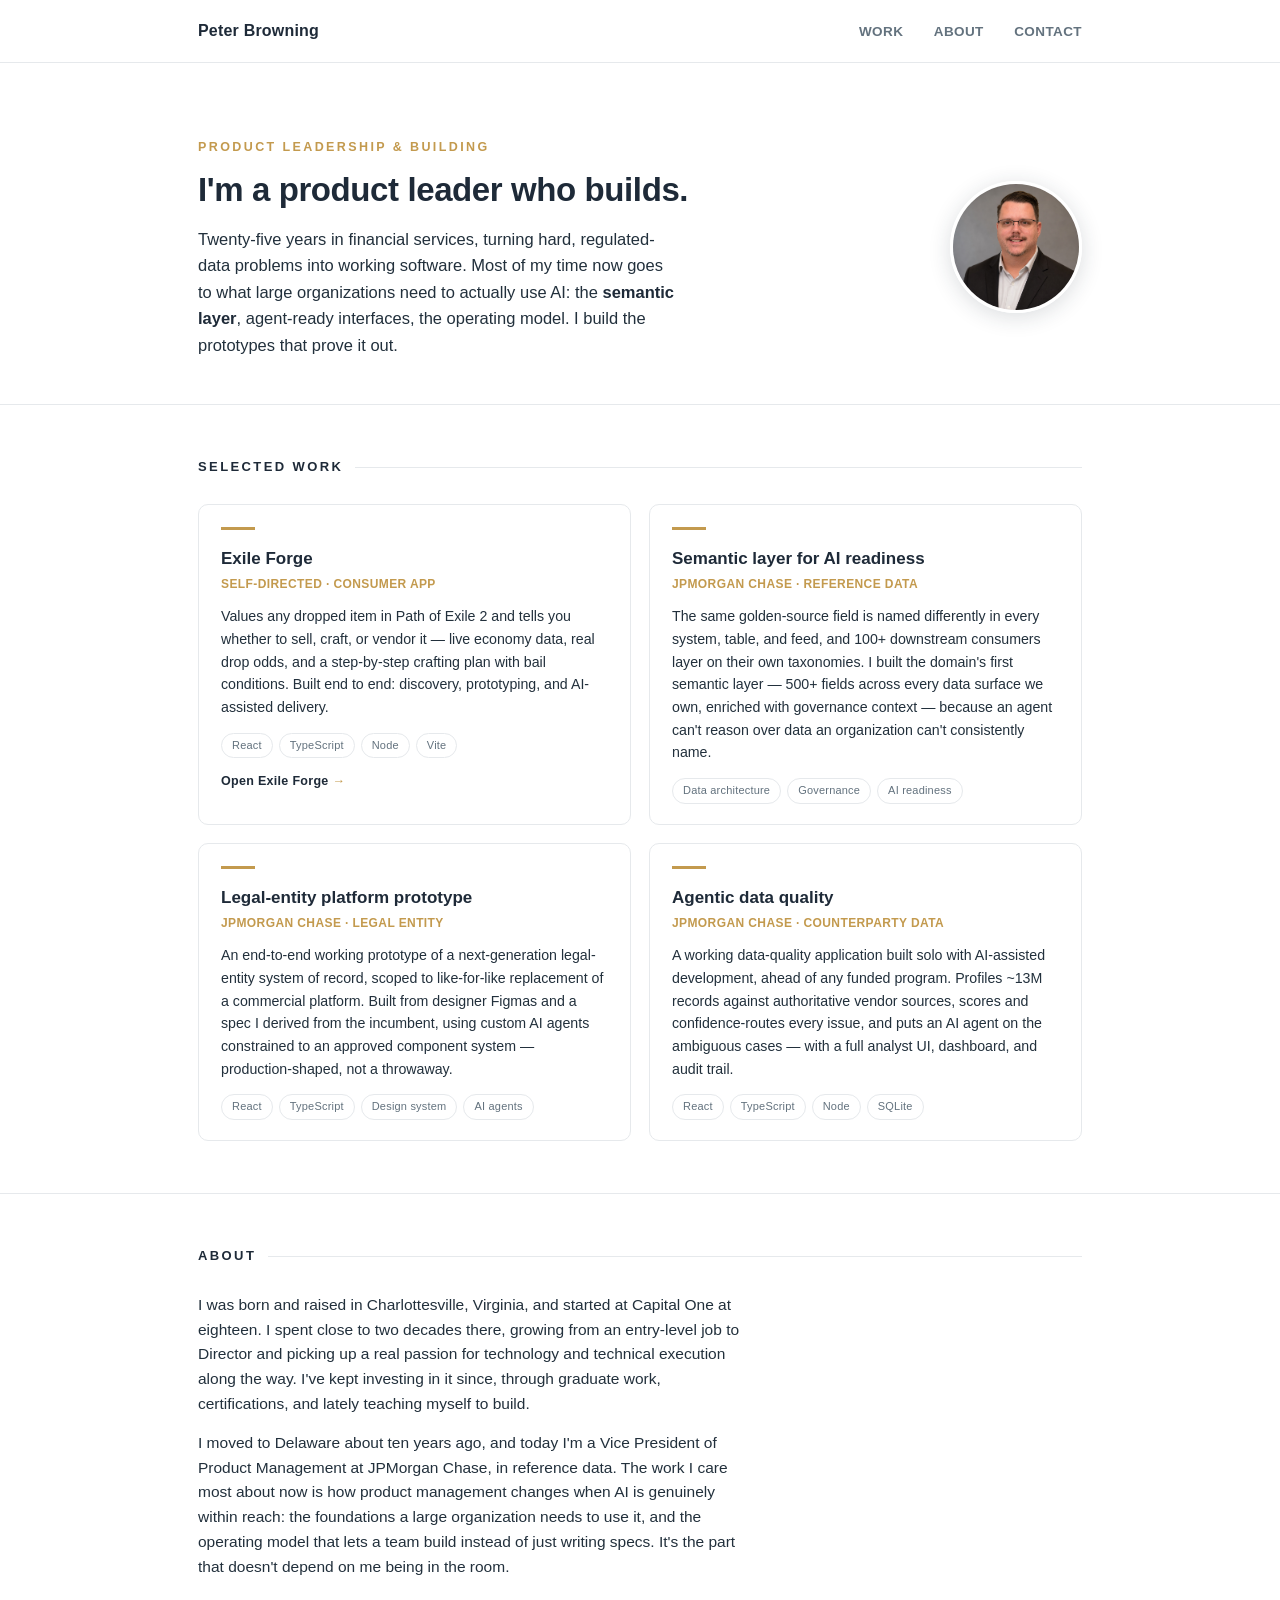
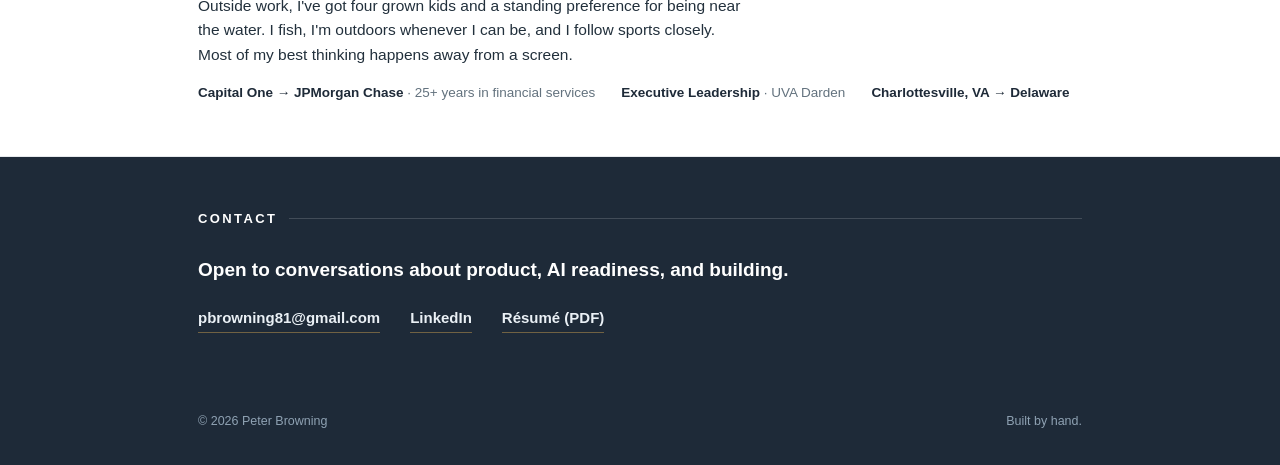
==== index.html @ 23e49777 "Use the public Exile Forge URL" ====
<!doctype html>
<html lang="en">
<head>
<meta charset="utf-8">
<meta name="viewport" content="width=device-width, initial-scale=1">
<title>Peter Browning — Product Leader &amp; Builder</title>
<style>
  :root{
    --navy:#1e2a38; --navy-2:#26374a; --gold:#c39a4e;
    --ink:#22303c; --muted:#63727e; --line:#e6e9ec;
    --bg:#ffffff; --bg-2:#f6f7f9;
    --maxw:940px;
  }
  *{box-sizing:border-box;margin:0;padding:0}
  html{scroll-behavior:smooth}
  body{
    font-family:"Segoe UI","Helvetica Neue",Helvetica,Arial,sans-serif;
    color:var(--ink); background:var(--bg);
    line-height:1.6; -webkit-font-smoothing:antialiased;
    overflow-x:hidden;
  }
  a{color:inherit}
  .wrap{max-width:var(--maxw); margin:0 auto; padding:0 28px}

  /* ---------- header ---------- */
  header{
    position:sticky; top:0; z-index:10;
    background:rgba(255,255,255,0.86); backdrop-filter:saturate(180%) blur(10px);
    border-bottom:1px solid var(--line);
  }
  .bar{display:flex; align-items:center; justify-content:space-between; height:62px}
  .brand{font-weight:700; letter-spacing:.2px; color:var(--navy); font-size:16px}
  nav a{
    text-decoration:none; color:var(--muted); font-size:13.5px; font-weight:600;
    letter-spacing:.4px; margin-left:26px; text-transform:uppercase;
  }
  nav a:hover{color:var(--navy)}

  /* ---------- intro ---------- */
  .intro{padding:74px 0 46px}
  .intro .grid{display:flex; align-items:center; gap:44px}
  .intro .txt{flex:1}
  .eyebrow{color:var(--gold); font-weight:700; font-size:12.5px; letter-spacing:2.4px;
    text-transform:uppercase; margin-bottom:14px}
  .intro h1{font-size:33px; line-height:1.18; color:var(--navy); font-weight:700;
    letter-spacing:-.4px; margin-bottom:16px}
  .intro p{font-size:16.5px; color:var(--ink); max-width:52ch}
  .intro p b{color:var(--navy)}
  .photo{width:132px; height:132px; border-radius:50%; flex:0 0 132px;
    object-fit:cover; border:3px solid #fff; box-shadow:0 4px 22px rgba(30,42,56,.16)}

  /* ---------- section frame ---------- */
  section.block{padding:52px 0; border-top:1px solid var(--line)}
  .kicker{display:flex; align-items:center; gap:12px; margin-bottom:26px}
  .kicker h2{font-size:13px; letter-spacing:2.4px; text-transform:uppercase;
    color:var(--navy); font-weight:700}
  .kicker .rule{height:1px; background:var(--line); flex:1}

  /* ---------- work cards ---------- */
  .cards{display:grid; grid-template-columns:1fr 1fr; gap:18px}
  .card{border:1px solid var(--line); border-radius:10px; padding:22px 22px 20px;
    background:var(--bg); transition:border-color .15s, transform .15s, box-shadow .15s}
  .card:hover{border-color:#d4c19a; transform:translateY(-2px);
    box-shadow:0 10px 30px rgba(30,42,56,.07)}
  .card .top{border-top:3px solid var(--gold); width:34px; margin-bottom:15px}
  .card h3{font-size:17px; color:var(--navy); font-weight:700; margin-bottom:3px}
  .card .role{font-size:12px; color:var(--gold); font-weight:600; letter-spacing:.4px;
    text-transform:uppercase; margin-bottom:11px}
  .card p{font-size:14.2px; color:var(--ink); margin-bottom:14px}
  .tech{display:flex; flex-wrap:wrap; gap:6px}
  .tech span{font-size:11px; color:var(--muted); border:1px solid var(--line);
    border-radius:20px; padding:3px 10px; letter-spacing:.2px}
  .card .link{display:inline-block; margin-top:13px; font-size:12.5px; font-weight:600;
    color:var(--navy); text-decoration:none; letter-spacing:.3px}
  .card .link:after{content:" \2192"; color:var(--gold)}
  .card .link.soon{color:var(--muted)}
  .card .link.soon:after{content:" · coming soon"; color:var(--muted); font-weight:400}

  /* ---------- about ---------- */
  .about p{font-size:15.5px; max-width:64ch; color:var(--ink); margin-bottom:14px}
  .about p b{color:var(--navy)}
  .facts{display:flex; flex-wrap:wrap; gap:10px 26px; margin-top:8px}
  .facts div{font-size:13.5px; color:var(--muted)}
  .facts b{color:var(--navy); font-weight:600}

  /* ---------- contact ---------- */
  .contact{background:var(--navy); border-top:none; color:#eaf0f5}
  .contact .kicker h2{color:#fff}
  .contact .kicker .rule{background:rgba(255,255,255,.16)}
  .contact .lead{font-size:19px; color:#fff; font-weight:600; margin-bottom:20px}
  .clinks{display:flex; flex-wrap:wrap; gap:14px 30px}
  .clinks a{color:#eaf0f5; text-decoration:none; font-size:15px; font-weight:600;
    border-bottom:1px solid rgba(195,154,78,.5); padding-bottom:2px}
  .clinks a:hover{color:#fff; border-color:var(--gold)}

  footer{background:var(--navy); color:#8fa2b3; font-size:12.5px; padding:26px 0 34px}
  footer .wrap{display:flex; justify-content:space-between; flex-wrap:wrap; gap:8px}

  /* ---------- mobile ---------- */
  @media (max-width:720px){
    .wrap{padding:0 20px}
    .intro h1{overflow-wrap:break-word}
    nav a{margin-left:16px; font-size:12px}
    .intro{padding:48px 0 34px}
    .intro .grid{flex-direction:column-reverse; align-items:flex-start; gap:22px}
    .intro h1{font-size:27px}
    .photo{width:96px; height:96px; flex-basis:96px}
    .cards{grid-template-columns:1fr}
    section.block{padding:40px 0}
  }
</style>
</head>
<body>

<header>
  <div class="wrap bar">
    <div class="brand">Peter Browning</div>
    <nav>
      <a href="#work">Work</a>
      <a href="#about">About</a>
      <a href="#contact">Contact</a>
    </nav>
  </div>
</header>

<!-- intro -->
<div class="intro">
  <div class="wrap grid">
    <div class="txt">
      <div class="eyebrow">Product Leadership &amp; Building</div>
      <h1>I'm a product leader who builds.</h1>
      <p>Twenty-five years in financial services, turning hard, regulated-data problems into working
      software. Most of my time now goes to what large organizations need to actually use AI: the
      <b>semantic layer</b>, agent-ready interfaces, the operating model. I build the prototypes
      that prove it out.</p>
    </div>
    <img class="photo" src="headshot.jpg" alt="Peter Browning">
  </div>
</div>

<!-- work -->
<section class="block" id="work">
  <div class="wrap">
    <div class="kicker"><h2>Selected Work</h2><div class="rule"></div></div>
    <div class="cards">

      <div class="card">
        <div class="top"></div>
        <h3>Exile Forge</h3>
        <div class="role">Self-directed · consumer app</div>
        <p>Values any dropped item in Path of Exile 2 and tells you whether to sell, craft, or vendor
        it — live economy data, real drop odds, and a step-by-step crafting plan with bail
        conditions. Built end to end: discovery, prototyping, and AI-assisted delivery.</p>
        <div class="tech"><span>React</span><span>TypeScript</span><span>Node</span><span>Vite</span></div>
        <a class="link" href="https://exile-forge.netlify.app?utm_source=petebrowning.com&amp;utm_medium=portfolio&amp;utm_campaign=exile_forge_launch">Open Exile Forge</a>
      </div>

      <div class="card">
        <div class="top"></div>
        <h3>Semantic layer for AI readiness</h3>
        <div class="role">JPMorgan Chase · reference data</div>
        <p>The same golden-source field is named differently in every system, table, and feed, and
        100+ downstream consumers layer on their own taxonomies. I built the domain's first semantic
        layer — 500+ fields across every data surface we own, enriched with governance context —
        because an agent can't reason over data an organization can't consistently name.</p>
        <div class="tech"><span>Data architecture</span><span>Governance</span><span>AI readiness</span></div>
      </div>

      <div class="card">
        <div class="top"></div>
        <h3>Legal-entity platform prototype</h3>
        <div class="role">JPMorgan Chase · legal entity</div>
        <p>An end-to-end working prototype of a next-generation legal-entity system of record, scoped
        to like-for-like replacement of a commercial platform. Built from designer Figmas and a spec
        I derived from the incumbent, using custom AI agents constrained to an approved component
        system — production-shaped, not a throwaway.</p>
        <div class="tech"><span>React</span><span>TypeScript</span><span>Design system</span><span>AI agents</span></div>
      </div>

      <div class="card">
        <div class="top"></div>
        <h3>Agentic data quality</h3>
        <div class="role">JPMorgan Chase · counterparty data</div>
        <p>A working data-quality application built solo with AI-assisted development, ahead of any
        funded program. Profiles ~13M records against authoritative vendor sources, scores and
        confidence-routes every issue, and puts an AI agent on the ambiguous cases — with a full
        analyst UI, dashboard, and audit trail.</p>
        <div class="tech"><span>React</span><span>TypeScript</span><span>Node</span><span>SQLite</span></div>
      </div>

    </div>
  </div>
</section>

<!-- about -->
<section class="block about" id="about">
  <div class="wrap">
    <div class="kicker"><h2>About</h2><div class="rule"></div></div>
    <p>I was born and raised in Charlottesville, Virginia, and started at Capital One at eighteen. I
    spent close to two decades there, growing from an entry-level job to Director and picking up a
    real passion for technology and technical execution along the way. I've kept investing in it
    since, through graduate work, certifications, and lately teaching myself to build.</p>
    <p>I moved to Delaware about ten years ago, and today I'm a Vice President of Product Management
    at JPMorgan Chase, in reference data. The work I care most about now is how product management
    changes when AI is genuinely within reach: the foundations a large organization needs to use it,
    and the operating model that lets a team build instead of just writing specs. It's the part that
    doesn't depend on me being in the room.</p>
    <p>Outside work, I've got four grown kids and a standing preference for being near the water. I
    fish, I'm outdoors whenever I can be, and I follow sports closely. Most of my best thinking
    happens away from a screen.</p>
    <div class="facts">
      <div><b>Capital One → JPMorgan Chase</b> · 25+ years in financial services</div>
      <div><b>Executive Leadership</b> · UVA Darden</div>
      <div><b>Charlottesville, VA → Delaware</b></div>
    </div>
  </div>
</section>

<!-- contact -->
<section class="block contact" id="contact">
  <div class="wrap">
    <div class="kicker"><h2>Contact</h2><div class="rule"></div></div>
    <div class="lead">Open to conversations about product, AI readiness, and building.</div>
    <div class="clinks">
      <a href="mailto:pbrowning81@gmail.com">pbrowning81@gmail.com</a>
      <a href="https://www.linkedin.com/in/peterbrowningproduct/">LinkedIn</a>
      <a href="Peter_Browning_Resume_2026.pdf">Résumé (PDF)</a>
    </div>
  </div>
</section>

<footer>
  <div class="wrap">
    <div>© 2026 Peter Browning</div>
    <div>Built by hand.</div>
  </div>
</footer>

</body>
</html>
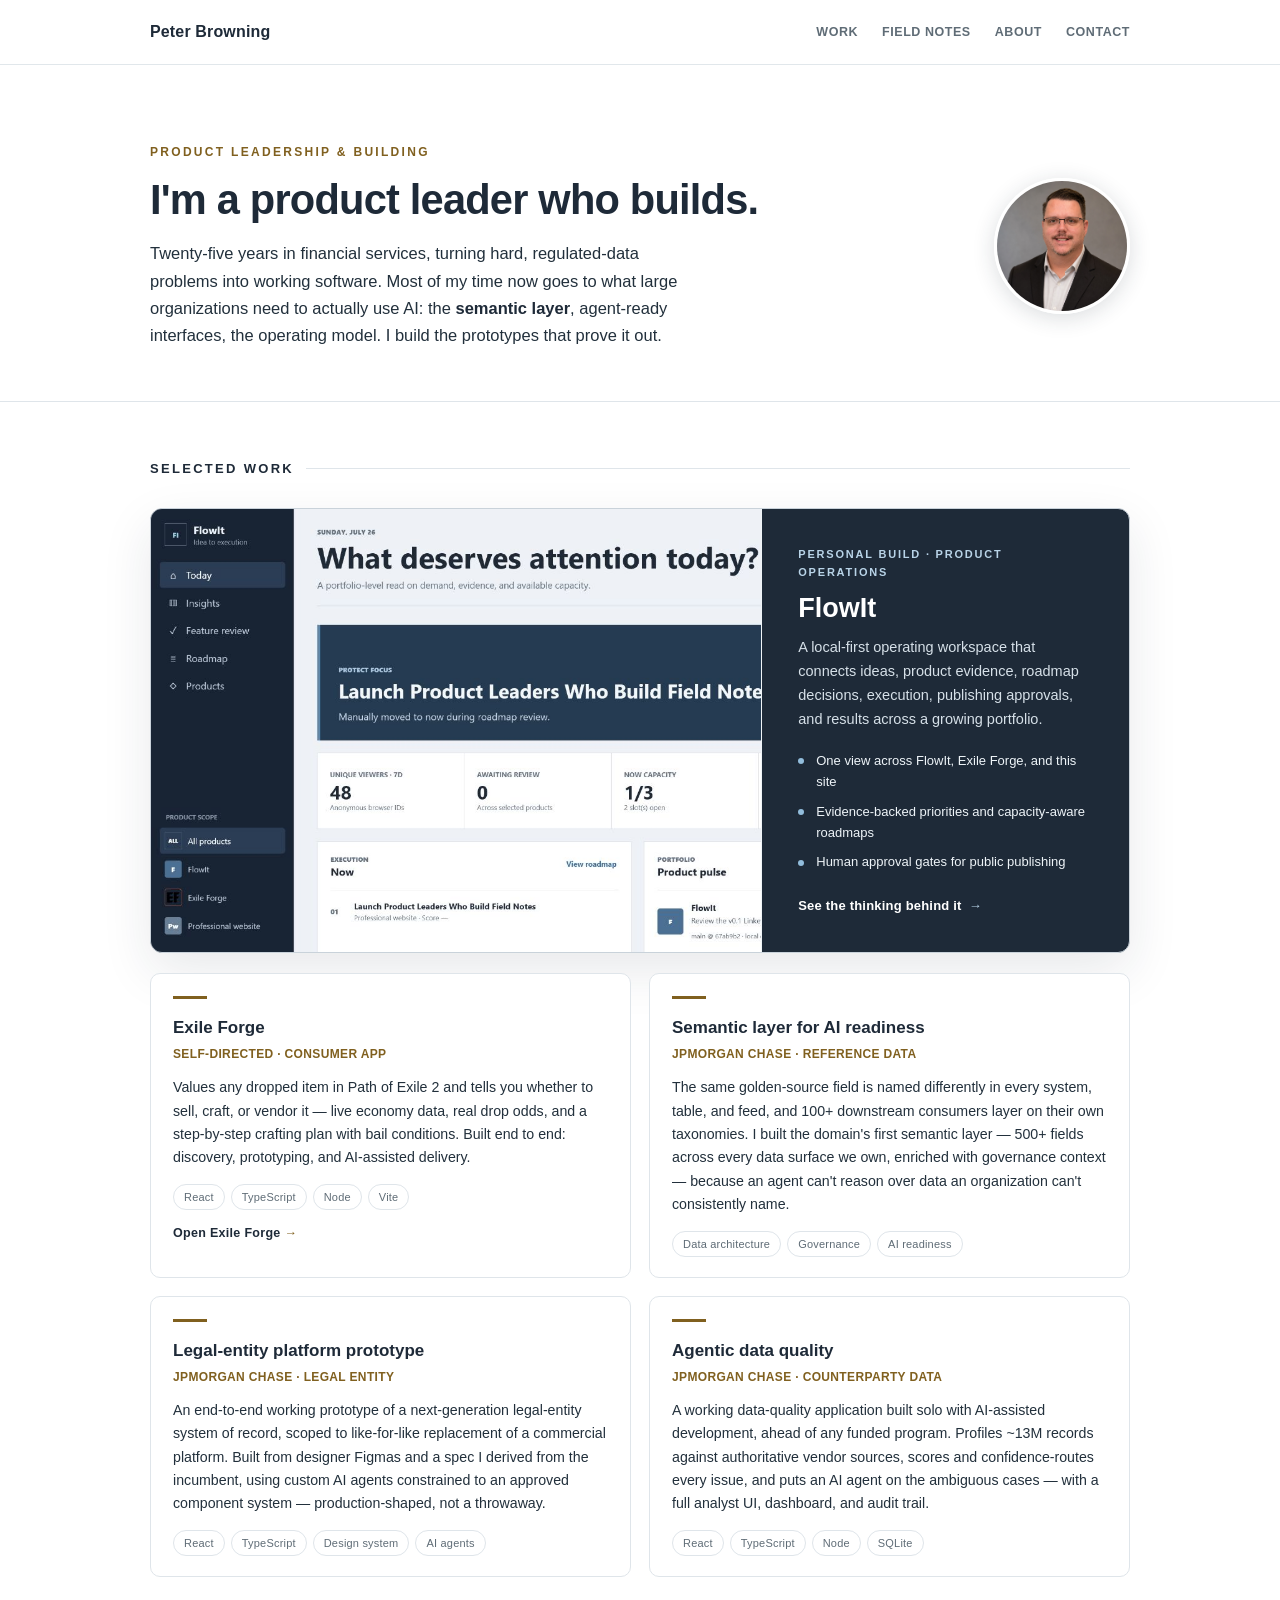
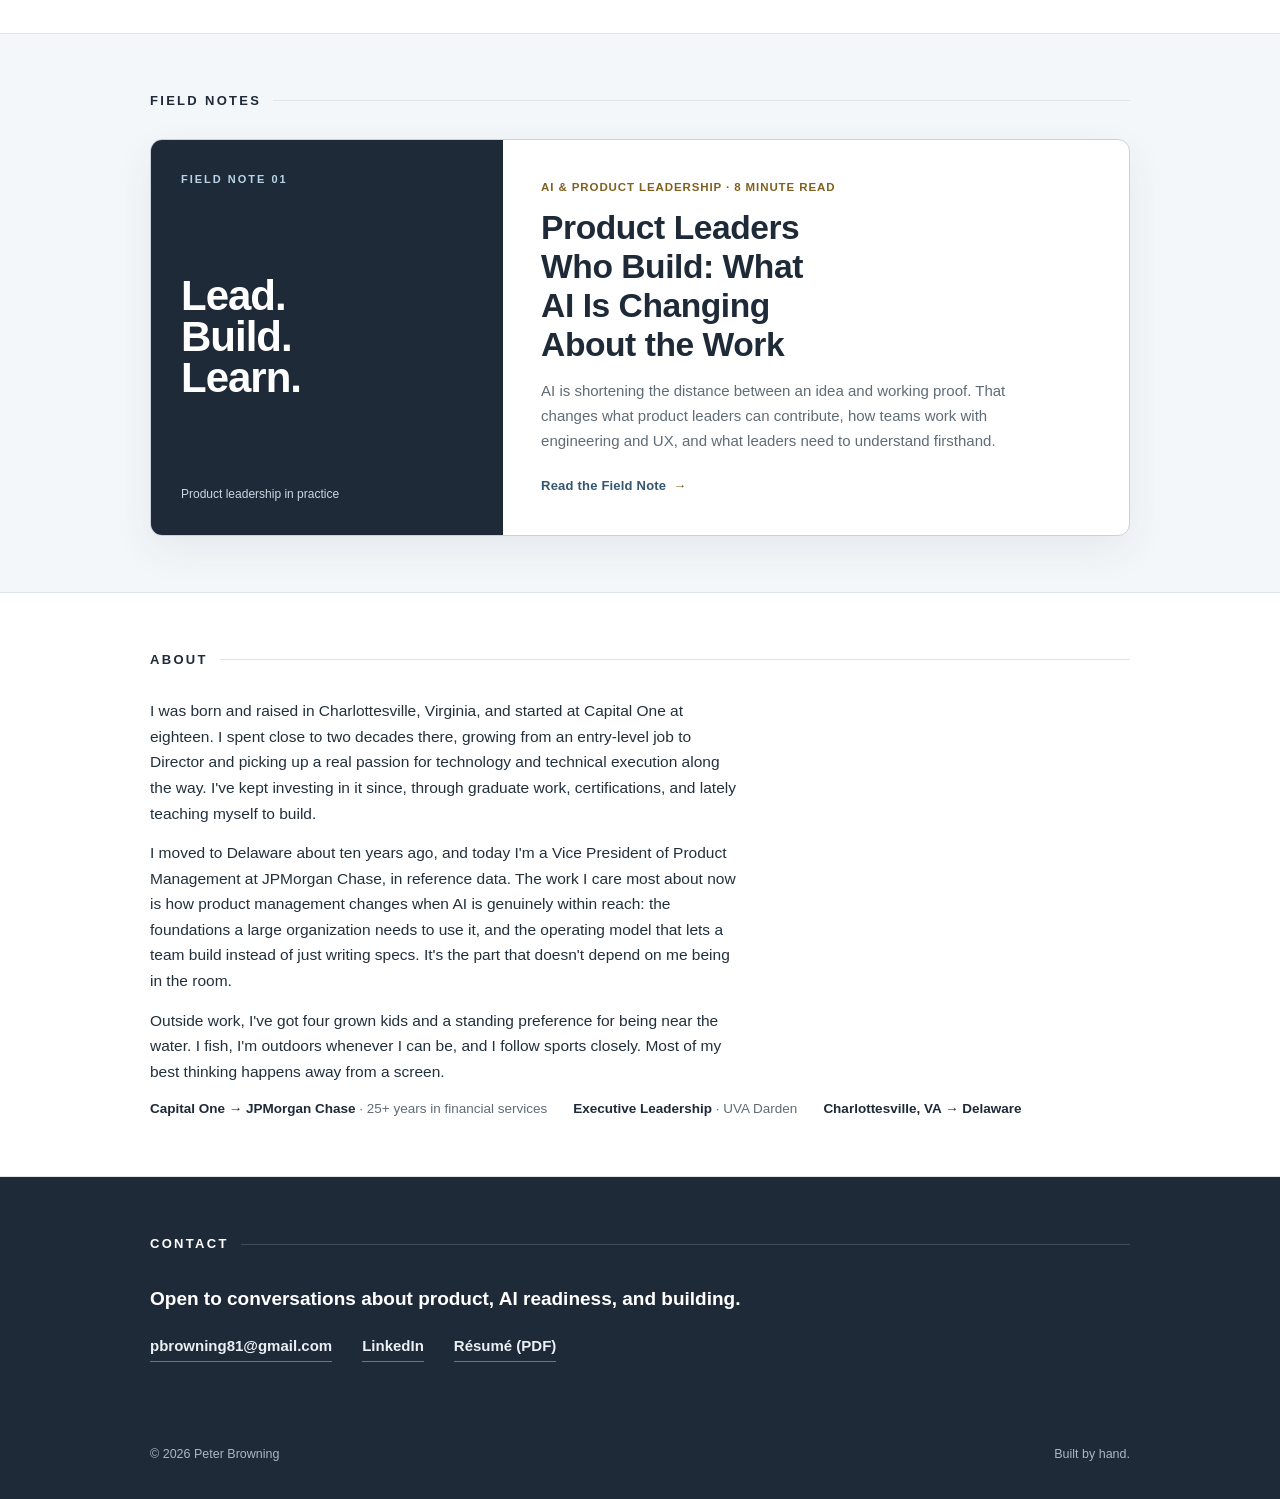
==== commit faa1e781: "Publish first Field Note and feature FlowIt" ====
--- a/index.html
+++ b/index.html
@@ -1,233 +1,173 @@
 <!doctype html>
 <html lang="en">
 <head>
-<meta charset="utf-8">
-<meta name="viewport" content="width=device-width, initial-scale=1">
-<title>Peter Browning — Product Leader &amp; Builder</title>
-<style>
-  :root{
-    --navy:#1e2a38; --navy-2:#26374a; --gold:#c39a4e;
-    --ink:#22303c; --muted:#63727e; --line:#e6e9ec;
-    --bg:#ffffff; --bg-2:#f6f7f9;
-    --maxw:940px;
-  }
-  *{box-sizing:border-box;margin:0;padding:0}
-  html{scroll-behavior:smooth}
-  body{
-    font-family:"Segoe UI","Helvetica Neue",Helvetica,Arial,sans-serif;
-    color:var(--ink); background:var(--bg);
-    line-height:1.6; -webkit-font-smoothing:antialiased;
-    overflow-x:hidden;
-  }
-  a{color:inherit}
-  .wrap{max-width:var(--maxw); margin:0 auto; padding:0 28px}
-
-  /* ---------- header ---------- */
-  header{
-    position:sticky; top:0; z-index:10;
-    background:rgba(255,255,255,0.86); backdrop-filter:saturate(180%) blur(10px);
-    border-bottom:1px solid var(--line);
-  }
-  .bar{display:flex; align-items:center; justify-content:space-between; height:62px}
-  .brand{font-weight:700; letter-spacing:.2px; color:var(--navy); font-size:16px}
-  nav a{
-    text-decoration:none; color:var(--muted); font-size:13.5px; font-weight:600;
-    letter-spacing:.4px; margin-left:26px; text-transform:uppercase;
-  }
-  nav a:hover{color:var(--navy)}
-
-  /* ---------- intro ---------- */
-  .intro{padding:74px 0 46px}
-  .intro .grid{display:flex; align-items:center; gap:44px}
-  .intro .txt{flex:1}
-  .eyebrow{color:var(--gold); font-weight:700; font-size:12.5px; letter-spacing:2.4px;
-    text-transform:uppercase; margin-bottom:14px}
-  .intro h1{font-size:33px; line-height:1.18; color:var(--navy); font-weight:700;
-    letter-spacing:-.4px; margin-bottom:16px}
-  .intro p{font-size:16.5px; color:var(--ink); max-width:52ch}
-  .intro p b{color:var(--navy)}
-  .photo{width:132px; height:132px; border-radius:50%; flex:0 0 132px;
-    object-fit:cover; border:3px solid #fff; box-shadow:0 4px 22px rgba(30,42,56,.16)}
-
-  /* ---------- section frame ---------- */
-  section.block{padding:52px 0; border-top:1px solid var(--line)}
-  .kicker{display:flex; align-items:center; gap:12px; margin-bottom:26px}
-  .kicker h2{font-size:13px; letter-spacing:2.4px; text-transform:uppercase;
-    color:var(--navy); font-weight:700}
-  .kicker .rule{height:1px; background:var(--line); flex:1}
-
-  /* ---------- work cards ---------- */
-  .cards{display:grid; grid-template-columns:1fr 1fr; gap:18px}
-  .card{border:1px solid var(--line); border-radius:10px; padding:22px 22px 20px;
-    background:var(--bg); transition:border-color .15s, transform .15s, box-shadow .15s}
-  .card:hover{border-color:#d4c19a; transform:translateY(-2px);
-    box-shadow:0 10px 30px rgba(30,42,56,.07)}
-  .card .top{border-top:3px solid var(--gold); width:34px; margin-bottom:15px}
-  .card h3{font-size:17px; color:var(--navy); font-weight:700; margin-bottom:3px}
-  .card .role{font-size:12px; color:var(--gold); font-weight:600; letter-spacing:.4px;
-    text-transform:uppercase; margin-bottom:11px}
-  .card p{font-size:14.2px; color:var(--ink); margin-bottom:14px}
-  .tech{display:flex; flex-wrap:wrap; gap:6px}
-  .tech span{font-size:11px; color:var(--muted); border:1px solid var(--line);
-    border-radius:20px; padding:3px 10px; letter-spacing:.2px}
-  .card .link{display:inline-block; margin-top:13px; font-size:12.5px; font-weight:600;
-    color:var(--navy); text-decoration:none; letter-spacing:.3px}
-  .card .link:after{content:" \2192"; color:var(--gold)}
-  .card .link.soon{color:var(--muted)}
-  .card .link.soon:after{content:" · coming soon"; color:var(--muted); font-weight:400}
-
-  /* ---------- about ---------- */
-  .about p{font-size:15.5px; max-width:64ch; color:var(--ink); margin-bottom:14px}
-  .about p b{color:var(--navy)}
-  .facts{display:flex; flex-wrap:wrap; gap:10px 26px; margin-top:8px}
-  .facts div{font-size:13.5px; color:var(--muted)}
-  .facts b{color:var(--navy); font-weight:600}
-
-  /* ---------- contact ---------- */
-  .contact{background:var(--navy); border-top:none; color:#eaf0f5}
-  .contact .kicker h2{color:#fff}
-  .contact .kicker .rule{background:rgba(255,255,255,.16)}
-  .contact .lead{font-size:19px; color:#fff; font-weight:600; margin-bottom:20px}
-  .clinks{display:flex; flex-wrap:wrap; gap:14px 30px}
-  .clinks a{color:#eaf0f5; text-decoration:none; font-size:15px; font-weight:600;
-    border-bottom:1px solid rgba(195,154,78,.5); padding-bottom:2px}
-  .clinks a:hover{color:#fff; border-color:var(--gold)}
-
-  footer{background:var(--navy); color:#8fa2b3; font-size:12.5px; padding:26px 0 34px}
-  footer .wrap{display:flex; justify-content:space-between; flex-wrap:wrap; gap:8px}
-
-  /* ---------- mobile ---------- */
-  @media (max-width:720px){
-    .wrap{padding:0 20px}
-    .intro h1{overflow-wrap:break-word}
-    nav a{margin-left:16px; font-size:12px}
-    .intro{padding:48px 0 34px}
-    .intro .grid{flex-direction:column-reverse; align-items:flex-start; gap:22px}
-    .intro h1{font-size:27px}
-    .photo{width:96px; height:96px; flex-basis:96px}
-    .cards{grid-template-columns:1fr}
-    section.block{padding:40px 0}
-  }
-</style>
+  <meta charset="utf-8">
+  <meta name="viewport" content="width=device-width, initial-scale=1">
+  <meta name="description" content="Peter Browning is a product leader and builder focused on AI readiness, regulated data, and hands-on product delivery.">
+  <meta name="theme-color" content="#1e2a38">
+  <title>Peter Browning — Product Leader &amp; Builder</title>
+  <link rel="stylesheet" href="assets/site.css">
 </head>
 <body>
 
+<a class="skip-link" href="#main">Skip to content</a>
+
 <header>
   <div class="wrap bar">
-    <div class="brand">Peter Browning</div>
-    <nav>
+    <a class="brand" href="/" aria-label="Peter Browning home">
+      <span class="brand-full">Peter Browning</span>
+      <span class="brand-short" aria-hidden="true">PB</span>
+    </a>
+    <nav aria-label="Primary navigation">
       <a href="#work">Work</a>
+      <a href="#field-notes">Field Notes</a>
       <a href="#about">About</a>
       <a href="#contact">Contact</a>
     </nav>
   </div>
 </header>
 
-<!-- intro -->
-<div class="intro">
-  <div class="wrap grid">
-    <div class="txt">
-      <div class="eyebrow">Product Leadership &amp; Building</div>
-      <h1>I'm a product leader who builds.</h1>
-      <p>Twenty-five years in financial services, turning hard, regulated-data problems into working
-      software. Most of my time now goes to what large organizations need to actually use AI: the
-      <b>semantic layer</b>, agent-ready interfaces, the operating model. I build the prototypes
-      that prove it out.</p>
-    </div>
-    <img class="photo" src="headshot.jpg" alt="Peter Browning">
-  </div>
-</div>
-
-<!-- work -->
-<section class="block" id="work">
-  <div class="wrap">
-    <div class="kicker"><h2>Selected Work</h2><div class="rule"></div></div>
-    <div class="cards">
-
-      <div class="card">
-        <div class="top"></div>
-        <h3>Exile Forge</h3>
-        <div class="role">Self-directed · consumer app</div>
-        <p>Values any dropped item in Path of Exile 2 and tells you whether to sell, craft, or vendor
-        it — live economy data, real drop odds, and a step-by-step crafting plan with bail
-        conditions. Built end to end: discovery, prototyping, and AI-assisted delivery.</p>
-        <div class="tech"><span>React</span><span>TypeScript</span><span>Node</span><span>Vite</span></div>
-        <a class="link" href="https://exile-forge.netlify.app?utm_source=petebrowning.com&amp;utm_medium=portfolio&amp;utm_campaign=exile_forge_launch">Open Exile Forge</a>
+<main id="main">
+  <div class="intro">
+    <div class="wrap grid">
+      <div class="txt">
+        <div class="eyebrow">Product Leadership &amp; Building</div>
+        <h1>I'm a product leader who builds.</h1>
+        <p>Twenty-five years in financial services, turning hard, regulated-data problems into working
+        software. Most of my time now goes to what large organizations need to actually use AI: the
+        <b>semantic layer</b>, agent-ready interfaces, the operating model. I build the prototypes
+        that prove it out.</p>
       </div>
-
-      <div class="card">
-        <div class="top"></div>
-        <h3>Semantic layer for AI readiness</h3>
-        <div class="role">JPMorgan Chase · reference data</div>
-        <p>The same golden-source field is named differently in every system, table, and feed, and
-        100+ downstream consumers layer on their own taxonomies. I built the domain's first semantic
-        layer — 500+ fields across every data surface we own, enriched with governance context —
-        because an agent can't reason over data an organization can't consistently name.</p>
-        <div class="tech"><span>Data architecture</span><span>Governance</span><span>AI readiness</span></div>
-      </div>
-
-      <div class="card">
-        <div class="top"></div>
-        <h3>Legal-entity platform prototype</h3>
-        <div class="role">JPMorgan Chase · legal entity</div>
-        <p>An end-to-end working prototype of a next-generation legal-entity system of record, scoped
-        to like-for-like replacement of a commercial platform. Built from designer Figmas and a spec
-        I derived from the incumbent, using custom AI agents constrained to an approved component
-        system — production-shaped, not a throwaway.</p>
-        <div class="tech"><span>React</span><span>TypeScript</span><span>Design system</span><span>AI agents</span></div>
-      </div>
-
-      <div class="card">
-        <div class="top"></div>
-        <h3>Agentic data quality</h3>
-        <div class="role">JPMorgan Chase · counterparty data</div>
-        <p>A working data-quality application built solo with AI-assisted development, ahead of any
-        funded program. Profiles ~13M records against authoritative vendor sources, scores and
-        confidence-routes every issue, and puts an AI agent on the ambiguous cases — with a full
-        analyst UI, dashboard, and audit trail.</p>
-        <div class="tech"><span>React</span><span>TypeScript</span><span>Node</span><span>SQLite</span></div>
-      </div>
-
+      <img class="photo" src="headshot.jpg" alt="Peter Browning" width="136" height="136" fetchpriority="high">
     </div>
   </div>
-</section>
 
-<!-- about -->
-<section class="block about" id="about">
-  <div class="wrap">
-    <div class="kicker"><h2>About</h2><div class="rule"></div></div>
-    <p>I was born and raised in Charlottesville, Virginia, and started at Capital One at eighteen. I
-    spent close to two decades there, growing from an entry-level job to Director and picking up a
-    real passion for technology and technical execution along the way. I've kept investing in it
-    since, through graduate work, certifications, and lately teaching myself to build.</p>
-    <p>I moved to Delaware about ten years ago, and today I'm a Vice President of Product Management
-    at JPMorgan Chase, in reference data. The work I care most about now is how product management
-    changes when AI is genuinely within reach: the foundations a large organization needs to use it,
-    and the operating model that lets a team build instead of just writing specs. It's the part that
-    doesn't depend on me being in the room.</p>
-    <p>Outside work, I've got four grown kids and a standing preference for being near the water. I
-    fish, I'm outdoors whenever I can be, and I follow sports closely. Most of my best thinking
-    happens away from a screen.</p>
-    <div class="facts">
-      <div><b>Capital One → JPMorgan Chase</b> · 25+ years in financial services</div>
-      <div><b>Executive Leadership</b> · UVA Darden</div>
-      <div><b>Charlottesville, VA → Delaware</b></div>
+  <section class="block" id="work">
+    <div class="wrap">
+      <div class="kicker"><h2>Selected Work</h2><div class="rule"></div></div>
+
+      <article class="featured-product">
+        <figure class="featured-product__visual">
+          <img src="assets/flowit-dashboard.png" alt="FlowIt dashboard showing portfolio priorities, audience metrics, capacity, and product status" width="1265" height="720" loading="lazy" decoding="async">
+        </figure>
+        <div class="featured-product__content">
+          <div class="product-label">Personal build · product operations</div>
+          <h3>FlowIt</h3>
+          <p>A local-first operating workspace that connects ideas, product evidence, roadmap
+          decisions, execution, publishing approvals, and results across a growing portfolio.</p>
+          <ul class="product-points">
+            <li>One view across FlowIt, Exile Forge, and this site</li>
+            <li>Evidence-backed priorities and capacity-aware roadmaps</li>
+            <li>Human approval gates for public publishing</li>
+          </ul>
+          <a class="text-link text-link--light" href="#field-notes">See the thinking behind it</a>
+        </div>
+      </article>
+
+      <div class="cards">
+        <article class="card">
+          <div class="top"></div>
+          <h3>Exile Forge</h3>
+          <div class="role">Self-directed · consumer app</div>
+          <p>Values any dropped item in Path of Exile 2 and tells you whether to sell, craft, or vendor
+          it — live economy data, real drop odds, and a step-by-step crafting plan with bail
+          conditions. Built end to end: discovery, prototyping, and AI-assisted delivery.</p>
+          <div class="tech"><span>React</span><span>TypeScript</span><span>Node</span><span>Vite</span></div>
+          <a class="link" href="https://exile-forge.netlify.app?utm_source=petebrowning.com&amp;utm_medium=portfolio&amp;utm_campaign=exile_forge_launch">Open Exile Forge</a>
+        </article>
+
+        <article class="card">
+          <div class="top"></div>
+          <h3>Semantic layer for AI readiness</h3>
+          <div class="role">JPMorgan Chase · reference data</div>
+          <p>The same golden-source field is named differently in every system, table, and feed, and
+          100+ downstream consumers layer on their own taxonomies. I built the domain's first semantic
+          layer — 500+ fields across every data surface we own, enriched with governance context —
+          because an agent can't reason over data an organization can't consistently name.</p>
+          <div class="tech"><span>Data architecture</span><span>Governance</span><span>AI readiness</span></div>
+        </article>
+
+        <article class="card">
+          <div class="top"></div>
+          <h3>Legal-entity platform prototype</h3>
+          <div class="role">JPMorgan Chase · legal entity</div>
+          <p>An end-to-end working prototype of a next-generation legal-entity system of record, scoped
+          to like-for-like replacement of a commercial platform. Built from designer Figmas and a spec
+          I derived from the incumbent, using custom AI agents constrained to an approved component
+          system — production-shaped, not a throwaway.</p>
+          <div class="tech"><span>React</span><span>TypeScript</span><span>Design system</span><span>AI agents</span></div>
+        </article>
+
+        <article class="card">
+          <div class="top"></div>
+          <h3>Agentic data quality</h3>
+          <div class="role">JPMorgan Chase · counterparty data</div>
+          <p>A working data-quality application built solo with AI-assisted development, ahead of any
+          funded program. Profiles ~13M records against authoritative vendor sources, scores and
+          confidence-routes every issue, and puts an AI agent on the ambiguous cases — with a full
+          analyst UI, dashboard, and audit trail.</p>
+          <div class="tech"><span>React</span><span>TypeScript</span><span>Node</span><span>SQLite</span></div>
+        </article>
+      </div>
     </div>
-  </div>
-</section>
+  </section>
 
-<!-- contact -->
-<section class="block contact" id="contact">
-  <div class="wrap">
-    <div class="kicker"><h2>Contact</h2><div class="rule"></div></div>
-    <div class="lead">Open to conversations about product, AI readiness, and building.</div>
-    <div class="clinks">
-      <a href="mailto:pbrowning81@gmail.com">pbrowning81@gmail.com</a>
-      <a href="https://www.linkedin.com/in/peterbrowningproduct/">LinkedIn</a>
-      <a href="Peter_Browning_Resume_2026.pdf">Résumé (PDF)</a>
+  <section class="block field-notes" id="field-notes">
+    <div class="wrap">
+      <div class="kicker"><h2>Field Notes</h2><div class="rule"></div></div>
+      <article class="note-card">
+        <div class="note-card__mark" aria-hidden="true">
+          <span>Field Note 01</span>
+          <strong>Lead.<br>Build.<br>Learn.</strong>
+          <small>Product leadership in practice</small>
+        </div>
+        <div class="note-card__content">
+          <div class="note-meta">AI &amp; product leadership · 8 minute read</div>
+          <h3>Product Leaders Who Build: What AI Is Changing About the Work</h3>
+          <p>AI is shortening the distance between an idea and working proof. That changes what
+          product leaders can contribute, how teams work with engineering and UX, and what leaders
+          need to understand firsthand.</p>
+          <a class="text-link" href="field-notes/product-leaders-who-build/">Read the Field Note</a>
+        </div>
+      </article>
     </div>
-  </div>
-</section>
+  </section>
+
+  <section class="block about" id="about">
+    <div class="wrap">
+      <div class="kicker"><h2>About</h2><div class="rule"></div></div>
+      <p>I was born and raised in Charlottesville, Virginia, and started at Capital One at eighteen. I
+      spent close to two decades there, growing from an entry-level job to Director and picking up a
+      real passion for technology and technical execution along the way. I've kept investing in it
+      since, through graduate work, certifications, and lately teaching myself to build.</p>
+      <p>I moved to Delaware about ten years ago, and today I'm a Vice President of Product Management
+      at JPMorgan Chase, in reference data. The work I care most about now is how product management
+      changes when AI is genuinely within reach: the foundations a large organization needs to use it,
+      and the operating model that lets a team build instead of just writing specs. It's the part that
+      doesn't depend on me being in the room.</p>
+      <p>Outside work, I've got four grown kids and a standing preference for being near the water. I
+      fish, I'm outdoors whenever I can be, and I follow sports closely. Most of my best thinking
+      happens away from a screen.</p>
+      <div class="facts">
+        <div><b>Capital One → JPMorgan Chase</b> · 25+ years in financial services</div>
+        <div><b>Executive Leadership</b> · UVA Darden</div>
+        <div><b>Charlottesville, VA → Delaware</b></div>
+      </div>
+    </div>
+  </section>
+
+  <section class="block contact" id="contact">
+    <div class="wrap">
+      <div class="kicker"><h2>Contact</h2><div class="rule"></div></div>
+      <div class="lead">Open to conversations about product, AI readiness, and building.</div>
+      <div class="clinks">
+        <a href="mailto:pbrowning81@gmail.com">pbrowning81@gmail.com</a>
+        <a href="https://www.linkedin.com/in/peterbrowningproduct/">LinkedIn</a>
+        <a href="Peter_Browning_Resume_2026.pdf">Résumé (PDF)</a>
+      </div>
+    </div>
+  </section>
+</main>
 
 <footer>
   <div class="wrap">
@@ -238,4 +178,3 @@
 
 </body>
 </html>
-
--- a/assets/site.css
+++ b/assets/site.css
@@ -0,0 +1,846 @@
+:root {
+  --navy: #1e2a38;
+  --navy-2: #26374a;
+  --steel: #4b7094;
+  --steel-dark: #345671;
+  --steel-soft: #e8eef4;
+  --gold: #80601f;
+  --gold-soft: #f4ecdc;
+  --ink: #22303c;
+  --muted: #5f6c76;
+  --line: #dfe5ea;
+  --line-strong: #c9d2da;
+  --bg: #ffffff;
+  --bg-2: #f4f7fa;
+  --focus: #2e6f9e;
+  --maxw: 1040px;
+  --reading: 720px;
+  --shadow: 0 18px 50px rgba(30, 42, 56, 0.1);
+}
+
+* {
+  box-sizing: border-box;
+  margin: 0;
+  padding: 0;
+}
+
+html {
+  scroll-behavior: smooth;
+}
+
+body {
+  overflow-x: hidden;
+  color: var(--ink);
+  background: var(--bg);
+  font-family: "Segoe UI", "Helvetica Neue", Helvetica, Arial, sans-serif;
+  line-height: 1.65;
+  -webkit-font-smoothing: antialiased;
+}
+
+a {
+  color: inherit;
+}
+
+img {
+  display: block;
+  max-width: 100%;
+}
+
+button,
+a {
+  -webkit-tap-highlight-color: transparent;
+  touch-action: manipulation;
+}
+
+:focus-visible {
+  outline: 3px solid var(--focus);
+  outline-offset: 4px;
+}
+
+.skip-link {
+  position: fixed;
+  top: 10px;
+  left: 10px;
+  z-index: 100;
+  padding: 9px 13px;
+  color: #fff;
+  background: var(--navy);
+  border-radius: 4px;
+  font-size: 13px;
+  font-weight: 700;
+  transform: translateY(-160%);
+}
+
+.skip-link:focus {
+  transform: translateY(0);
+}
+
+.wrap {
+  width: min(100%, var(--maxw));
+  margin: 0 auto;
+  padding: 0 30px;
+}
+
+header {
+  position: sticky;
+  top: 0;
+  z-index: 10;
+  border-bottom: 1px solid rgba(223, 229, 234, 0.92);
+  background: rgba(255, 255, 255, 0.92);
+  backdrop-filter: saturate(150%) blur(12px);
+}
+
+.bar {
+  display: flex;
+  height: 64px;
+  align-items: center;
+  justify-content: space-between;
+  gap: 24px;
+}
+
+.brand {
+  color: var(--navy);
+  font-size: 16px;
+  font-weight: 750;
+  letter-spacing: 0.15px;
+  text-decoration: none;
+  white-space: nowrap;
+}
+
+.brand-short {
+  display: none;
+}
+
+nav {
+  display: flex;
+  align-items: center;
+  gap: 24px;
+}
+
+nav a {
+  color: var(--muted);
+  font-size: 12.5px;
+  font-weight: 700;
+  letter-spacing: 0.55px;
+  text-decoration: none;
+  text-transform: uppercase;
+}
+
+nav a:hover,
+nav a[aria-current="page"] {
+  color: var(--navy);
+}
+
+.intro {
+  padding: 78px 0 52px;
+}
+
+.intro .grid {
+  display: flex;
+  align-items: center;
+  gap: 48px;
+}
+
+.intro .txt {
+  flex: 1;
+}
+
+.eyebrow {
+  margin-bottom: 14px;
+  color: var(--gold);
+  font-size: 12px;
+  font-weight: 800;
+  letter-spacing: 2.3px;
+  text-transform: uppercase;
+}
+
+.intro h1 {
+  max-width: 760px;
+  margin-bottom: 17px;
+  color: var(--navy);
+  font-size: clamp(2rem, 5vw, 2.6rem);
+  font-weight: 750;
+  letter-spacing: -0.8px;
+  line-height: 1.12;
+  text-wrap: balance;
+}
+
+.intro p {
+  max-width: 59ch;
+  color: var(--ink);
+  font-size: 16.5px;
+}
+
+.intro p b {
+  color: var(--navy);
+}
+
+.photo {
+  width: 136px;
+  height: 136px;
+  flex: 0 0 136px;
+  border: 3px solid #fff;
+  border-radius: 50%;
+  box-shadow: 0 4px 22px rgba(30, 42, 56, 0.16);
+  object-fit: cover;
+}
+
+section.block {
+  padding: 56px 0;
+  border-top: 1px solid var(--line);
+  scroll-margin-top: 64px;
+}
+
+.kicker {
+  display: flex;
+  align-items: center;
+  gap: 12px;
+  margin-bottom: 28px;
+}
+
+.kicker h2 {
+  color: var(--navy);
+  font-size: 13px;
+  font-weight: 800;
+  letter-spacing: 2.3px;
+  text-transform: uppercase;
+}
+
+.kicker .rule {
+  height: 1px;
+  flex: 1;
+  background: var(--line);
+}
+
+.featured-product {
+  display: grid;
+  overflow: hidden;
+  margin-bottom: 20px;
+  border: 1px solid var(--line-strong);
+  border-radius: 12px;
+  background: var(--navy);
+  box-shadow: var(--shadow);
+  grid-template-columns: minmax(0, 1.25fr) minmax(290px, 0.75fr);
+}
+
+.featured-product__visual {
+  min-height: 360px;
+  border-right: 1px solid rgba(255, 255, 255, 0.13);
+  background: #edf2f6;
+}
+
+.featured-product__visual img {
+  width: 100%;
+  height: 100%;
+  object-fit: cover;
+  object-position: left top;
+}
+
+.featured-product__content {
+  display: flex;
+  min-width: 0;
+  flex-direction: column;
+  align-items: flex-start;
+  justify-content: center;
+  padding: 36px;
+  color: #f2f6fa;
+}
+
+.product-label {
+  margin-bottom: 12px;
+  color: #b9d4e8;
+  font-size: 11px;
+  font-weight: 800;
+  letter-spacing: 1.8px;
+  text-transform: uppercase;
+}
+
+.featured-product h3 {
+  margin-bottom: 12px;
+  color: #fff;
+  font-size: 27px;
+  line-height: 1.15;
+  text-wrap: balance;
+}
+
+.featured-product p {
+  margin-bottom: 18px;
+  color: #d6e0e8;
+  font-size: 14.5px;
+}
+
+.product-points {
+  display: grid;
+  gap: 8px;
+  margin: 0 0 22px;
+  list-style: none;
+}
+
+.product-points li {
+  position: relative;
+  padding-left: 18px;
+  color: #eef4f8;
+  font-size: 13px;
+}
+
+.product-points li::before {
+  position: absolute;
+  top: 0.62em;
+  left: 0;
+  width: 6px;
+  height: 6px;
+  border-radius: 50%;
+  background: #92bddc;
+  content: "";
+}
+
+.text-link {
+  display: inline-flex;
+  align-items: center;
+  gap: 7px;
+  color: var(--steel-dark);
+  font-size: 13px;
+  font-weight: 750;
+  letter-spacing: 0.2px;
+  text-decoration: none;
+}
+
+.text-link::after {
+  color: var(--gold);
+  content: "\2192";
+}
+
+.text-link--light {
+  color: #fff;
+}
+
+.text-link--light::after {
+  color: #b9d4e8;
+}
+
+.cards {
+  display: grid;
+  gap: 18px;
+  grid-template-columns: 1fr 1fr;
+}
+
+.card {
+  padding: 22px 22px 20px;
+  border: 1px solid var(--line);
+  border-radius: 10px;
+  background: var(--bg);
+  transition: border-color 0.15s, transform 0.15s, box-shadow 0.15s;
+}
+
+.card:hover {
+  border-color: #c9b98f;
+  box-shadow: 0 10px 30px rgba(30, 42, 56, 0.07);
+  transform: translateY(-2px);
+}
+
+.card .top {
+  width: 34px;
+  margin-bottom: 15px;
+  border-top: 3px solid var(--gold);
+}
+
+.card h3 {
+  margin-bottom: 3px;
+  color: var(--navy);
+  font-size: 17px;
+  font-weight: 750;
+}
+
+.card .role {
+  margin-bottom: 11px;
+  color: var(--gold);
+  font-size: 12px;
+  font-weight: 750;
+  letter-spacing: 0.35px;
+  text-transform: uppercase;
+}
+
+.card p {
+  margin-bottom: 14px;
+  color: var(--ink);
+  font-size: 14.2px;
+}
+
+.tech {
+  display: flex;
+  flex-wrap: wrap;
+  gap: 6px;
+}
+
+.tech span {
+  padding: 3px 10px;
+  border: 1px solid var(--line);
+  border-radius: 20px;
+  color: var(--muted);
+  font-size: 11px;
+  letter-spacing: 0.2px;
+}
+
+.card .link {
+  display: inline-block;
+  margin-top: 13px;
+  color: var(--navy);
+  font-size: 12.5px;
+  font-weight: 700;
+  letter-spacing: 0.3px;
+  text-decoration: none;
+}
+
+.card .link::after {
+  color: var(--gold);
+  content: " \2192";
+}
+
+.field-notes {
+  background: var(--bg-2);
+}
+
+.note-card {
+  display: grid;
+  overflow: hidden;
+  border: 1px solid var(--line-strong);
+  border-radius: 12px;
+  background: #fff;
+  box-shadow: 0 14px 40px rgba(30, 42, 56, 0.07);
+  grid-template-columns: minmax(220px, 0.72fr) minmax(0, 1.28fr);
+}
+
+.note-card__mark {
+  display: flex;
+  min-height: 300px;
+  flex-direction: column;
+  justify-content: space-between;
+  padding: 30px;
+  color: #fff;
+  background: var(--navy);
+}
+
+.note-card__mark span {
+  color: #b9d4e8;
+  font-size: 11px;
+  font-weight: 800;
+  letter-spacing: 2px;
+  text-transform: uppercase;
+}
+
+.note-card__mark strong {
+  max-width: 8ch;
+  font-size: 42px;
+  letter-spacing: -1px;
+  line-height: 0.98;
+}
+
+.note-card__mark small {
+  color: #cbd7e0;
+  font-size: 12px;
+}
+
+.note-card__content {
+  display: flex;
+  flex-direction: column;
+  align-items: flex-start;
+  justify-content: center;
+  padding: 38px;
+}
+
+.note-meta {
+  margin-bottom: 12px;
+  color: var(--gold);
+  font-size: 11.5px;
+  font-weight: 800;
+  letter-spacing: 0.9px;
+  text-transform: uppercase;
+}
+
+.note-card h3 {
+  max-width: 20ch;
+  margin-bottom: 14px;
+  color: var(--navy);
+  font-size: clamp(1.55rem, 3vw, 2.1rem);
+  letter-spacing: -0.45px;
+  line-height: 1.16;
+  text-wrap: balance;
+}
+
+.note-card p {
+  max-width: 56ch;
+  margin-bottom: 22px;
+  color: var(--muted);
+  font-size: 15px;
+}
+
+.about p {
+  max-width: 68ch;
+  margin-bottom: 14px;
+  color: var(--ink);
+  font-size: 15.5px;
+}
+
+.about p b {
+  color: var(--navy);
+}
+
+.facts {
+  display: flex;
+  flex-wrap: wrap;
+  gap: 10px 26px;
+  margin-top: 8px;
+}
+
+.facts div {
+  color: var(--muted);
+  font-size: 13.5px;
+}
+
+.facts b {
+  color: var(--navy);
+  font-weight: 700;
+}
+
+.contact {
+  border-top: none;
+  color: #eaf0f5;
+  background: var(--navy);
+}
+
+.contact .kicker h2 {
+  color: #fff;
+}
+
+.contact .kicker .rule {
+  background: rgba(255, 255, 255, 0.16);
+}
+
+.contact .lead {
+  margin-bottom: 20px;
+  color: #fff;
+  font-size: 19px;
+  font-weight: 650;
+}
+
+.clinks {
+  display: flex;
+  flex-wrap: wrap;
+  gap: 14px 30px;
+}
+
+.clinks a {
+  padding-bottom: 2px;
+  border-bottom: 1px solid rgba(195, 154, 78, 0.65);
+  color: #eaf0f5;
+  font-size: 15px;
+  font-weight: 700;
+  text-decoration: none;
+}
+
+.clinks a:hover {
+  border-color: #d8b86f;
+  color: #fff;
+}
+
+footer {
+  padding: 26px 0 34px;
+  color: #aab8c5;
+  background: var(--navy);
+  font-size: 12.5px;
+}
+
+footer .wrap {
+  display: flex;
+  flex-wrap: wrap;
+  justify-content: space-between;
+  gap: 8px;
+}
+
+.article-hero {
+  padding: 78px 0 50px;
+  border-bottom: 1px solid var(--line);
+  background: var(--bg-2);
+}
+
+.article-hero__inner {
+  max-width: 850px;
+}
+
+.article-hero h1 {
+  max-width: 850px;
+  margin-bottom: 18px;
+  color: var(--navy);
+  font-size: clamp(2.25rem, 6vw, 4.2rem);
+  font-weight: 760;
+  letter-spacing: -2px;
+  line-height: 1.02;
+  text-wrap: balance;
+}
+
+.article-dek {
+  max-width: 68ch;
+  margin-bottom: 24px;
+  color: var(--muted);
+  font-size: clamp(1.05rem, 2vw, 1.25rem);
+  line-height: 1.55;
+}
+
+.article-meta {
+  display: flex;
+  flex-wrap: wrap;
+  align-items: center;
+  gap: 8px 16px;
+  color: var(--muted);
+  font-size: 13px;
+}
+
+.article-meta strong {
+  color: var(--navy);
+}
+
+.article-layout {
+  display: grid;
+  padding: 58px 30px 72px;
+  gap: 40px;
+  grid-template-columns: minmax(0, var(--reading)) 180px;
+  justify-content: center;
+}
+
+.article-body {
+  min-width: 0;
+}
+
+.article-body > p {
+  margin-bottom: 21px;
+  color: var(--ink);
+  font-family: Georgia, "Times New Roman", serif;
+  font-size: 18px;
+  line-height: 1.78;
+}
+
+.article-body h2 {
+  margin: 48px 0 18px;
+  color: var(--navy);
+  font-size: 27px;
+  letter-spacing: -0.45px;
+  line-height: 1.22;
+  scroll-margin-top: 90px;
+  text-wrap: balance;
+}
+
+.article-body h2:first-of-type {
+  margin-top: 40px;
+}
+
+.article-body strong {
+  color: var(--navy);
+}
+
+.article-body code {
+  padding: 2px 5px;
+  border: 1px solid var(--line);
+  border-radius: 4px;
+  background: var(--bg-2);
+  font-family: Consolas, "SFMono-Regular", monospace;
+  font-size: 0.84em;
+}
+
+.article-callout {
+  margin: 34px 0;
+  padding: 23px 25px;
+  border-left: 4px solid var(--steel);
+  background: var(--steel-soft);
+}
+
+.article-callout p {
+  color: var(--navy);
+  font-size: 20px;
+  font-weight: 650;
+  letter-spacing: -0.2px;
+  line-height: 1.45;
+}
+
+.article-aside {
+  align-self: start;
+  position: sticky;
+  top: 96px;
+  padding-left: 18px;
+  border-left: 1px solid var(--line);
+}
+
+.article-aside span {
+  display: block;
+  margin-bottom: 8px;
+  color: var(--gold);
+  font-size: 10.5px;
+  font-weight: 800;
+  letter-spacing: 1.5px;
+  text-transform: uppercase;
+}
+
+.article-aside p {
+  margin-bottom: 16px;
+  color: var(--muted);
+  font-size: 12.5px;
+  line-height: 1.5;
+}
+
+.article-aside a {
+  color: var(--steel-dark);
+  font-size: 12.5px;
+  font-weight: 750;
+  text-decoration: none;
+}
+
+.article-end {
+  margin-top: 48px;
+  padding-top: 26px;
+  border-top: 1px solid var(--line);
+}
+
+.article-end p {
+  margin-bottom: 15px;
+  color: var(--muted);
+  font-size: 14px;
+}
+
+@media (max-width: 860px) {
+  .featured-product {
+    grid-template-columns: 1fr;
+  }
+
+  .featured-product__visual {
+    min-height: auto;
+    border-right: 0;
+    border-bottom: 1px solid rgba(255, 255, 255, 0.13);
+  }
+
+  .featured-product__visual img {
+    aspect-ratio: 16 / 9;
+  }
+
+  .article-layout {
+    grid-template-columns: minmax(0, var(--reading));
+  }
+
+  .article-aside {
+    position: static;
+    padding: 20px 0 0;
+    border-top: 1px solid var(--line);
+    border-left: 0;
+  }
+}
+
+@media (max-width: 720px) {
+  .wrap {
+    padding: 0 20px;
+  }
+
+  .bar {
+    gap: 14px;
+  }
+
+  .brand-full {
+    display: none;
+  }
+
+  .brand-short {
+    display: inline;
+  }
+
+  nav {
+    gap: 14px;
+  }
+
+  nav a {
+    font-size: 10.5px;
+    letter-spacing: 0.3px;
+  }
+
+  .intro {
+    padding: 50px 0 38px;
+  }
+
+  .intro .grid {
+    flex-direction: column-reverse;
+    align-items: flex-start;
+    gap: 24px;
+  }
+
+  .photo {
+    width: 98px;
+    height: 98px;
+    flex-basis: 98px;
+  }
+
+  section.block {
+    padding: 42px 0;
+  }
+
+  .featured-product__content {
+    padding: 27px 24px 30px;
+  }
+
+  .featured-product h3 {
+    font-size: 24px;
+  }
+
+  .cards,
+  .note-card {
+    grid-template-columns: 1fr;
+  }
+
+  .note-card__mark {
+    min-height: 210px;
+  }
+
+  .note-card__content {
+    padding: 28px 24px 31px;
+  }
+
+  .article-hero {
+    padding: 50px 0 38px;
+  }
+
+  .article-hero h1 {
+    letter-spacing: -1.2px;
+  }
+
+  .article-layout {
+    padding: 39px 20px 55px;
+  }
+
+  .article-body > p {
+    font-size: 17px;
+    line-height: 1.74;
+  }
+
+  .article-body h2 {
+    margin-top: 40px;
+    font-size: 24px;
+  }
+}
+
+@media (max-width: 440px) {
+  nav {
+    gap: 11px;
+  }
+
+  nav a {
+    font-size: 9.5px;
+  }
+}
+
+@media (prefers-reduced-motion: reduce) {
+  html {
+    scroll-behavior: auto;
+  }
+
+  *,
+  *::before,
+  *::after {
+    scroll-behavior: auto !important;
+    transition-duration: 0.01ms !important;
+  }
+}
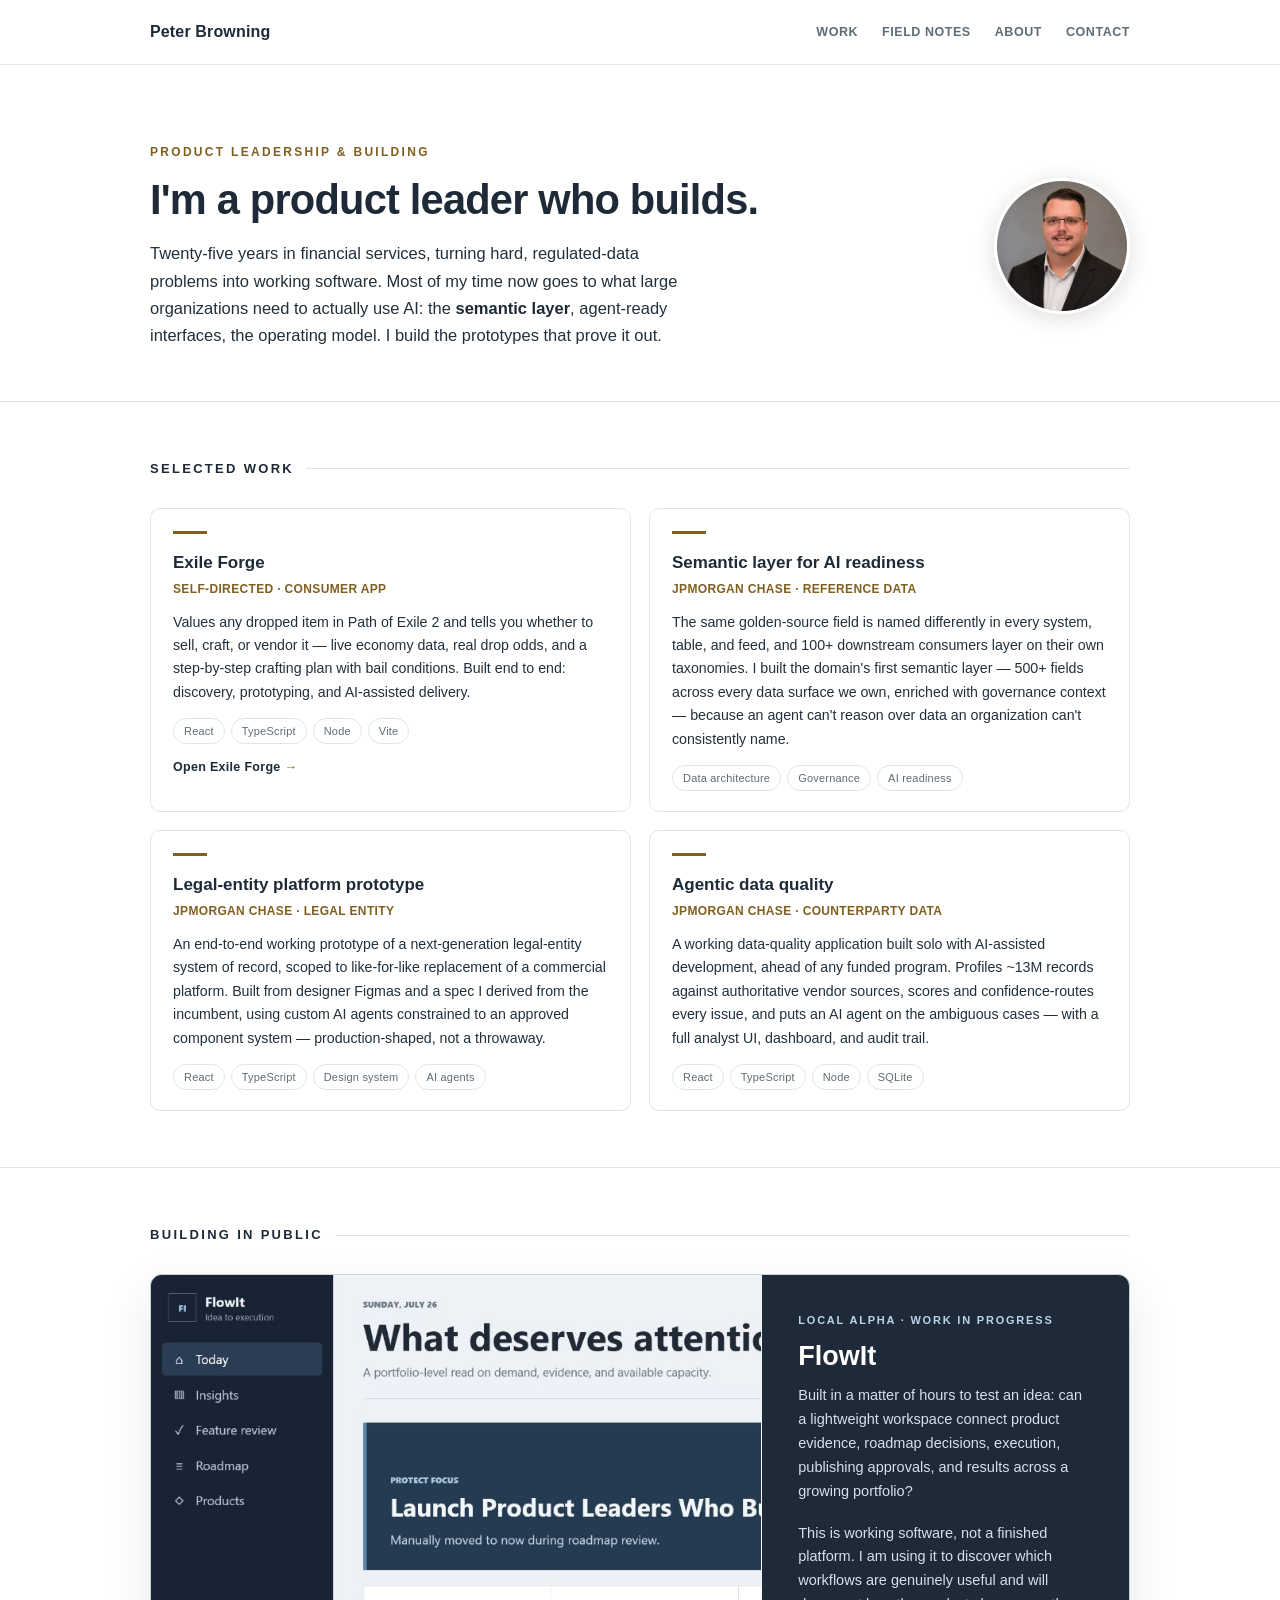
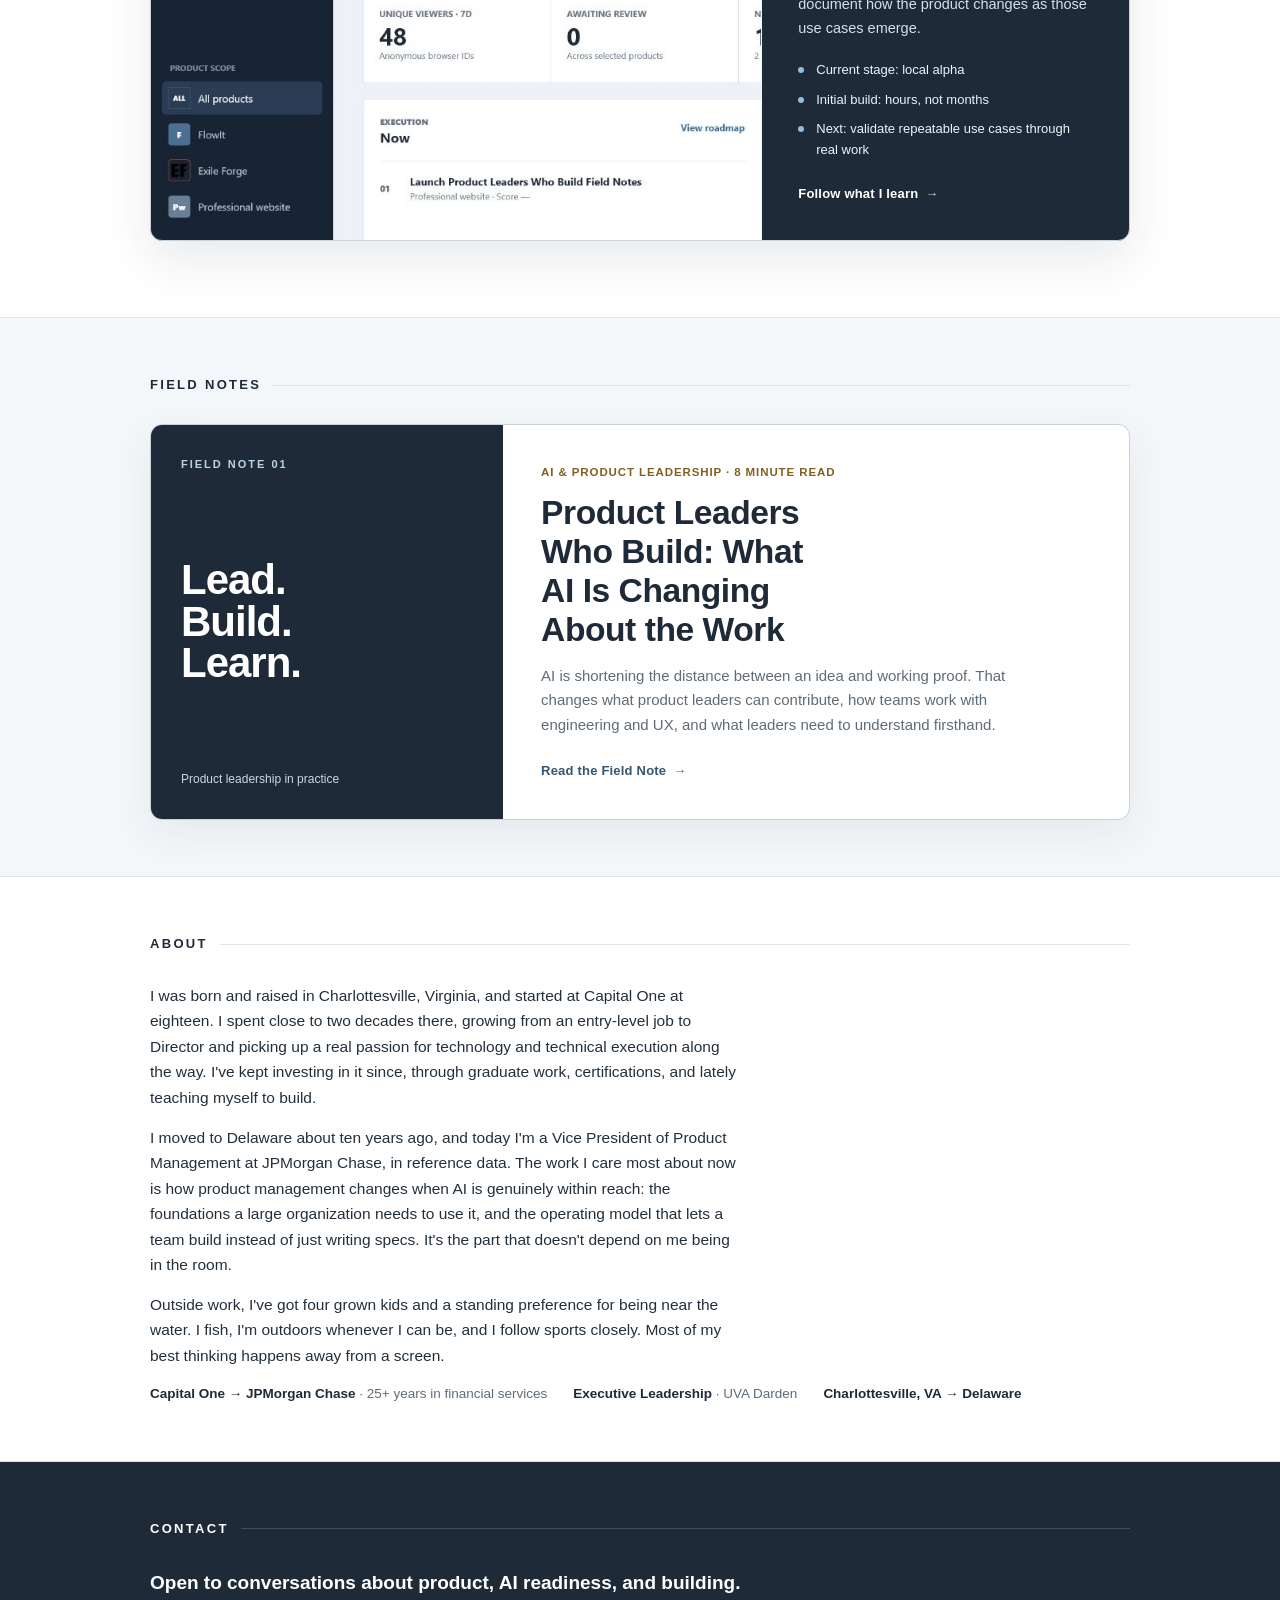
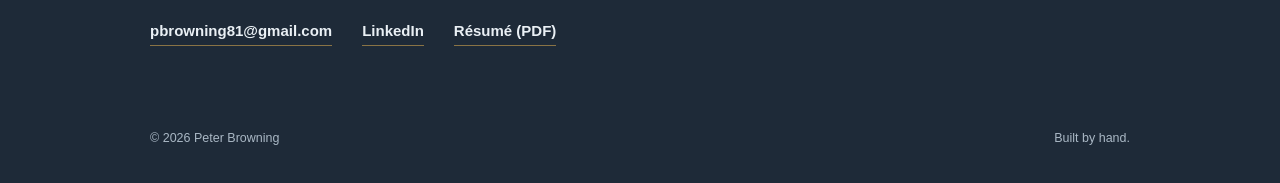
==== commit b5877d75: "Reposition FlowIt as a work in progress" ====
--- a/index.html
+++ b/index.html
@@ -5,6 +5,7 @@
   <meta name="viewport" content="width=device-width, initial-scale=1">
   <meta name="description" content="Peter Browning is a product leader and builder focused on AI readiness, regulated data, and hands-on product delivery.">
   <meta name="theme-color" content="#1e2a38">
+  <link rel="icon" href="assets/favicon.svg" type="image/svg+xml">
   <title>Peter Browning — Product Leader &amp; Builder</title>
   <link rel="stylesheet" href="assets/site.css">
 </head>
@@ -45,24 +46,6 @@
   <section class="block" id="work">
     <div class="wrap">
       <div class="kicker"><h2>Selected Work</h2><div class="rule"></div></div>
-
-      <article class="featured-product">
-        <figure class="featured-product__visual">
-          <img src="assets/flowit-dashboard.png" alt="FlowIt dashboard showing portfolio priorities, audience metrics, capacity, and product status" width="1265" height="720" loading="lazy" decoding="async">
-        </figure>
-        <div class="featured-product__content">
-          <div class="product-label">Personal build · product operations</div>
-          <h3>FlowIt</h3>
-          <p>A local-first operating workspace that connects ideas, product evidence, roadmap
-          decisions, execution, publishing approvals, and results across a growing portfolio.</p>
-          <ul class="product-points">
-            <li>One view across FlowIt, Exile Forge, and this site</li>
-            <li>Evidence-backed priorities and capacity-aware roadmaps</li>
-            <li>Human approval gates for public publishing</li>
-          </ul>
-          <a class="text-link text-link--light" href="#field-notes">See the thinking behind it</a>
-        </div>
-      </article>
 
       <div class="cards">
         <article class="card">
@@ -109,6 +92,33 @@
           <div class="tech"><span>React</span><span>TypeScript</span><span>Node</span><span>SQLite</span></div>
         </article>
       </div>
+    </div>
+  </section>
+
+  <section class="block build-lab" id="building-in-public">
+    <div class="wrap">
+      <div class="kicker"><h2>Building in Public</h2><div class="rule"></div></div>
+      <article class="featured-product">
+        <figure class="featured-product__visual">
+          <img src="assets/flowit-dashboard.png" alt="FlowIt local-alpha dashboard showing portfolio priorities, audience metrics, capacity, and product status" width="1265" height="720" loading="lazy" decoding="async">
+        </figure>
+        <div class="featured-product__content">
+          <div class="product-label">Local alpha · work in progress</div>
+          <h3>FlowIt</h3>
+          <p>Built in a matter of hours to test an idea: can a lightweight workspace connect product
+          evidence, roadmap decisions, execution, publishing approvals, and results across a growing
+          portfolio?</p>
+          <p>This is working software, not a finished platform. I am using it to discover which
+          workflows are genuinely useful and will document how the product changes as those use
+          cases emerge.</p>
+          <ul class="product-points">
+            <li>Current stage: local alpha</li>
+            <li>Initial build: hours, not months</li>
+            <li>Next: validate repeatable use cases through real work</li>
+          </ul>
+          <a class="text-link text-link--light" href="#field-notes">Follow what I learn</a>
+        </div>
+      </article>
     </div>
   </section>
 
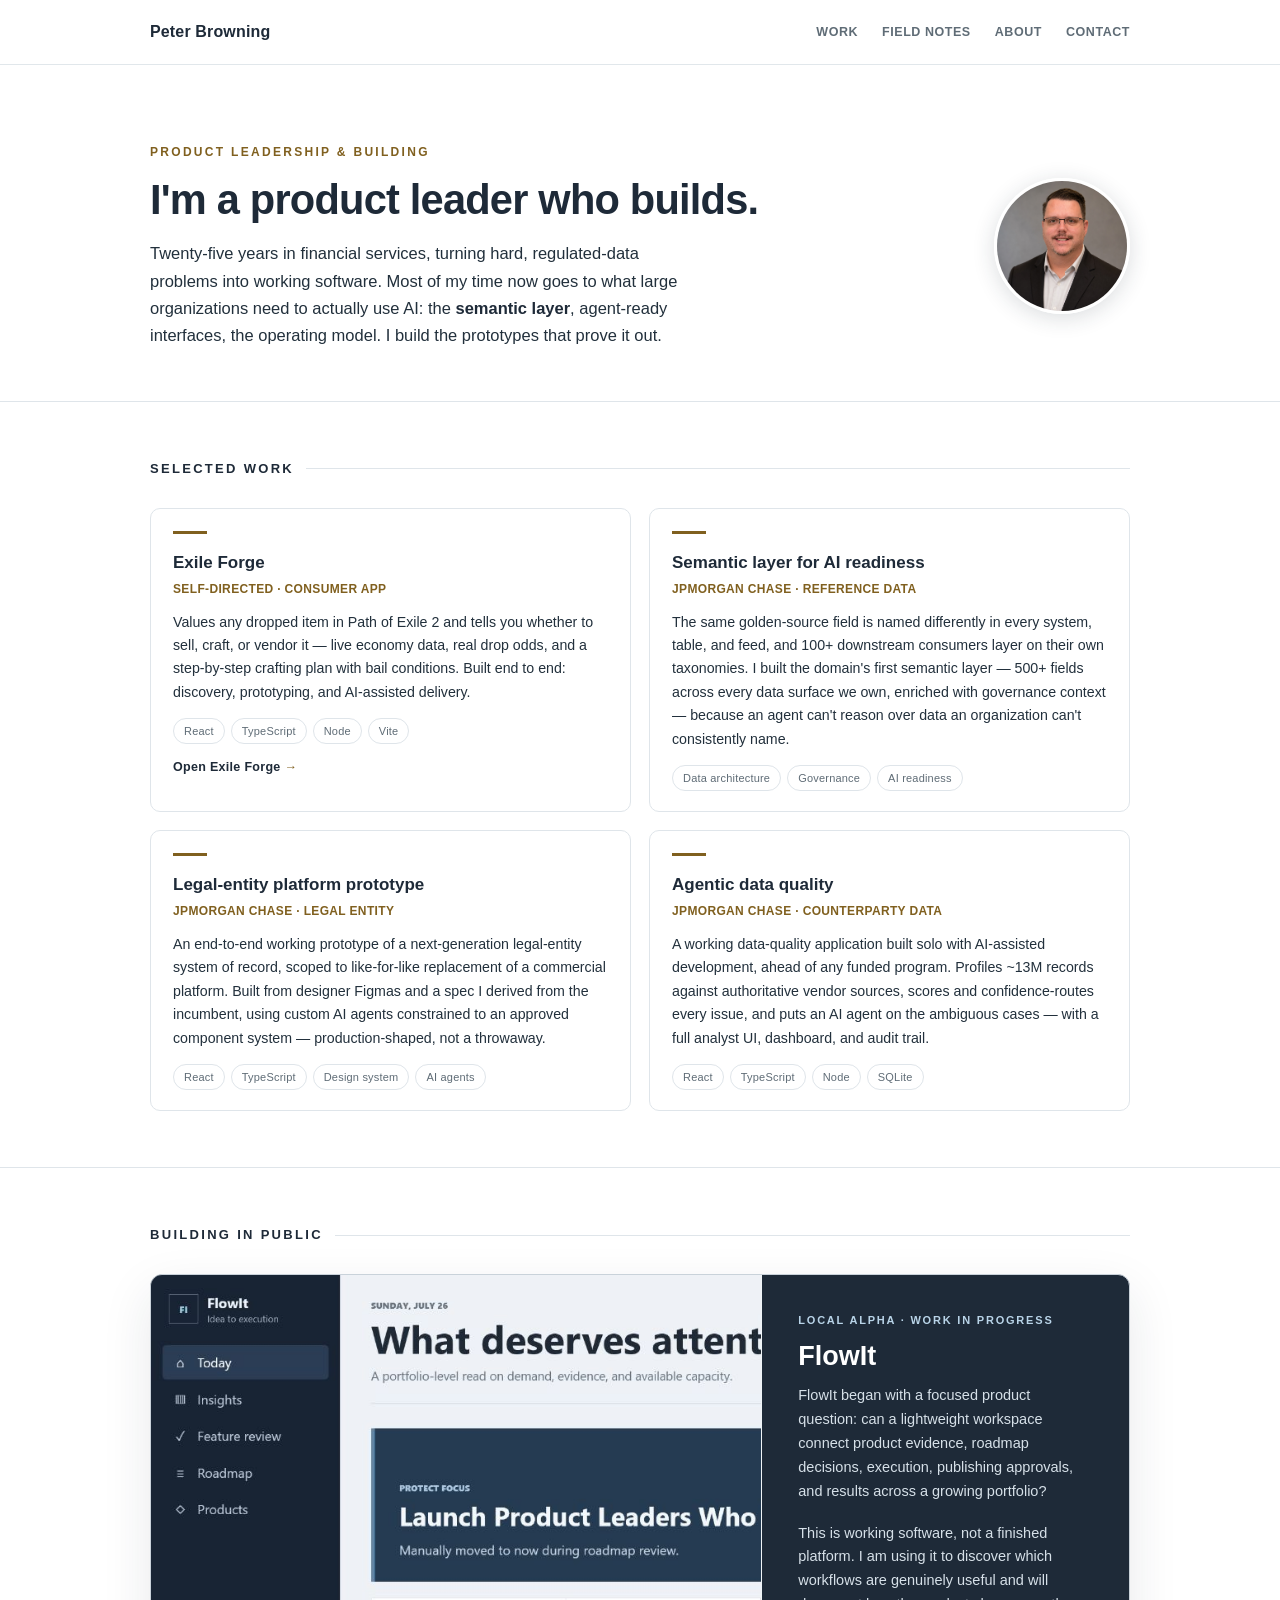
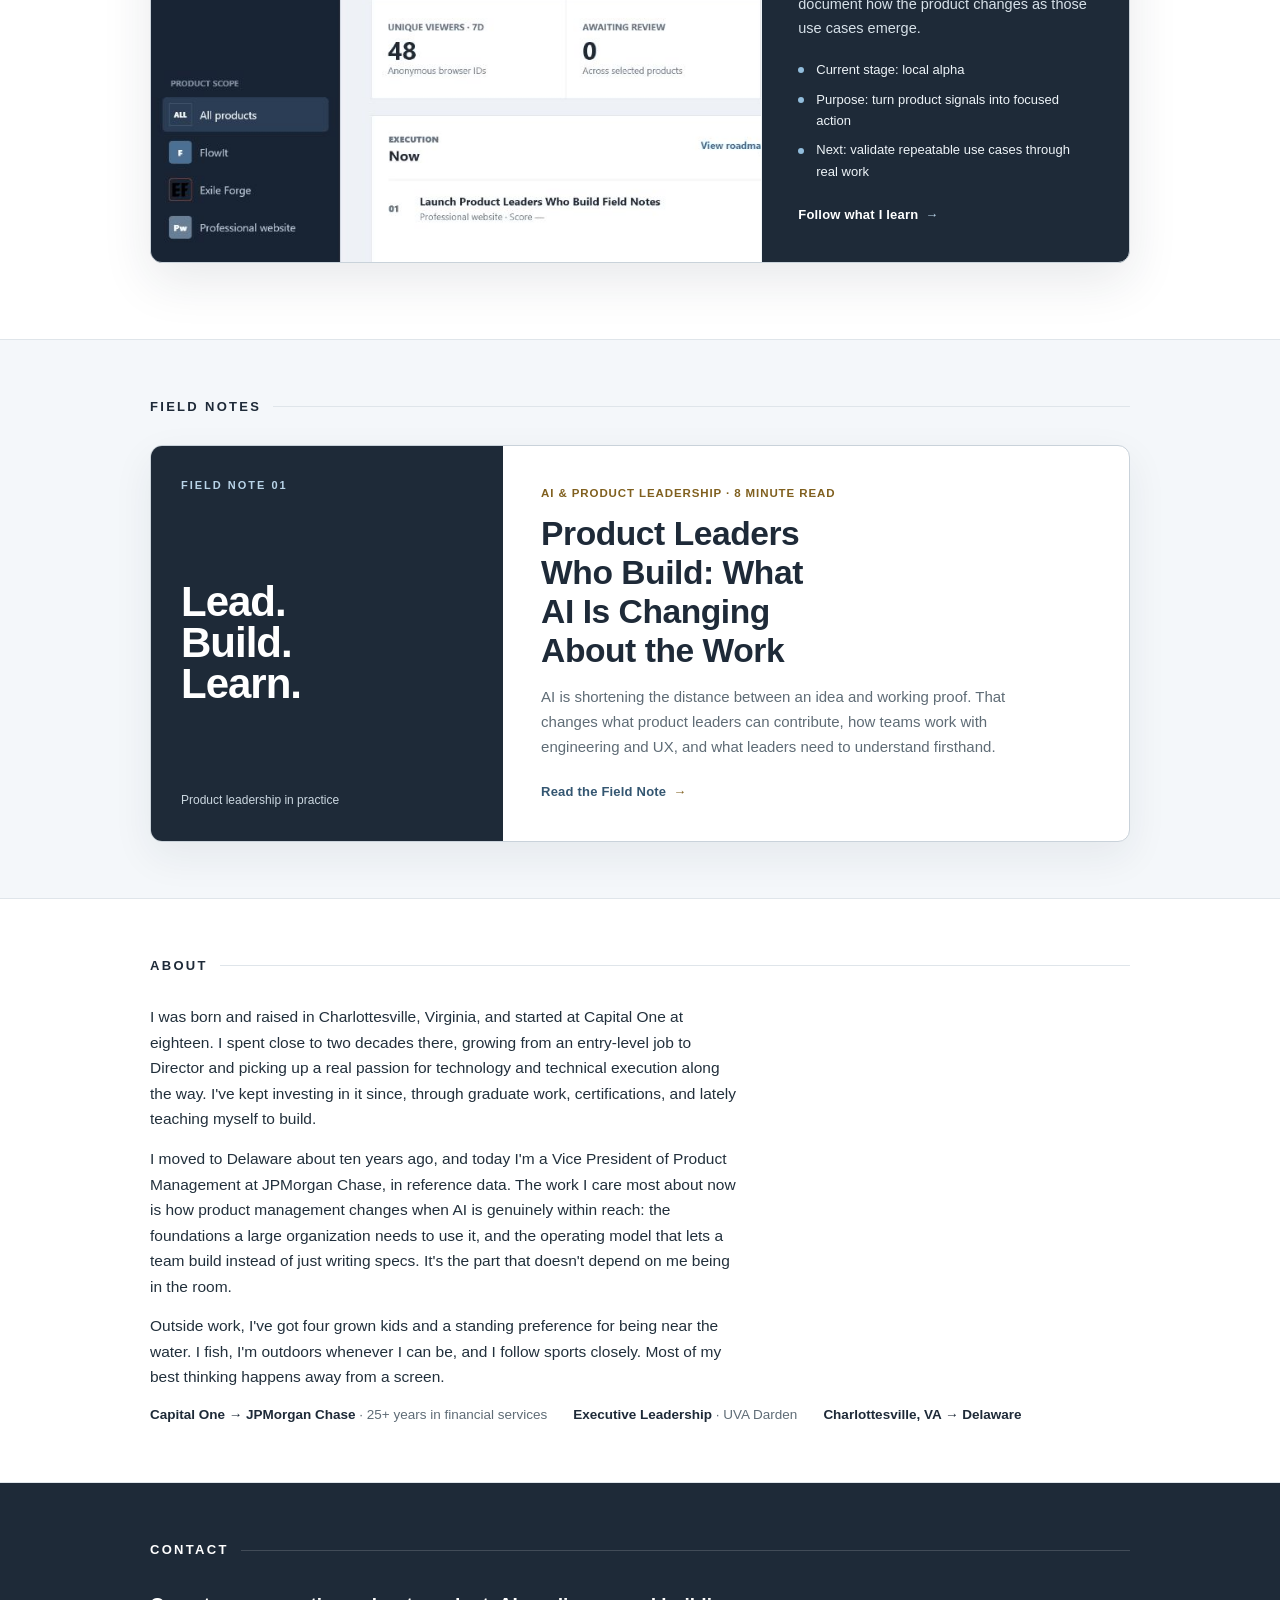
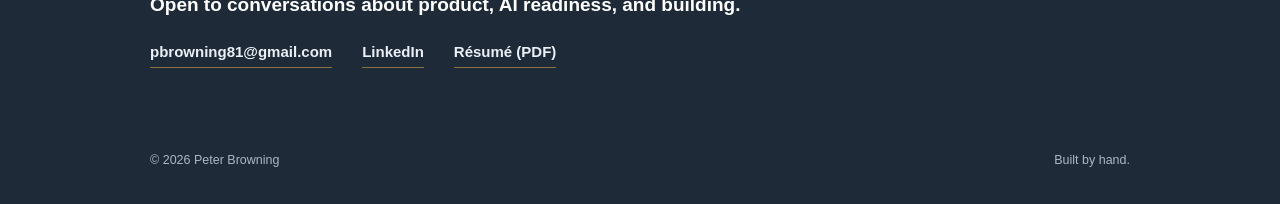
==== commit ea780ce9: "Refine FlowIt product positioning" ====
--- a/index.html
+++ b/index.html
@@ -105,15 +105,15 @@
         <div class="featured-product__content">
           <div class="product-label">Local alpha · work in progress</div>
           <h3>FlowIt</h3>
-          <p>Built in a matter of hours to test an idea: can a lightweight workspace connect product
-          evidence, roadmap decisions, execution, publishing approvals, and results across a growing
-          portfolio?</p>
+          <p>FlowIt began with a focused product question: can a lightweight workspace connect
+          product evidence, roadmap decisions, execution, publishing approvals, and results across
+          a growing portfolio?</p>
           <p>This is working software, not a finished platform. I am using it to discover which
           workflows are genuinely useful and will document how the product changes as those use
           cases emerge.</p>
           <ul class="product-points">
             <li>Current stage: local alpha</li>
-            <li>Initial build: hours, not months</li>
+            <li>Purpose: turn product signals into focused action</li>
             <li>Next: validate repeatable use cases through real work</li>
           </ul>
           <a class="text-link text-link--light" href="#field-notes">Follow what I learn</a>
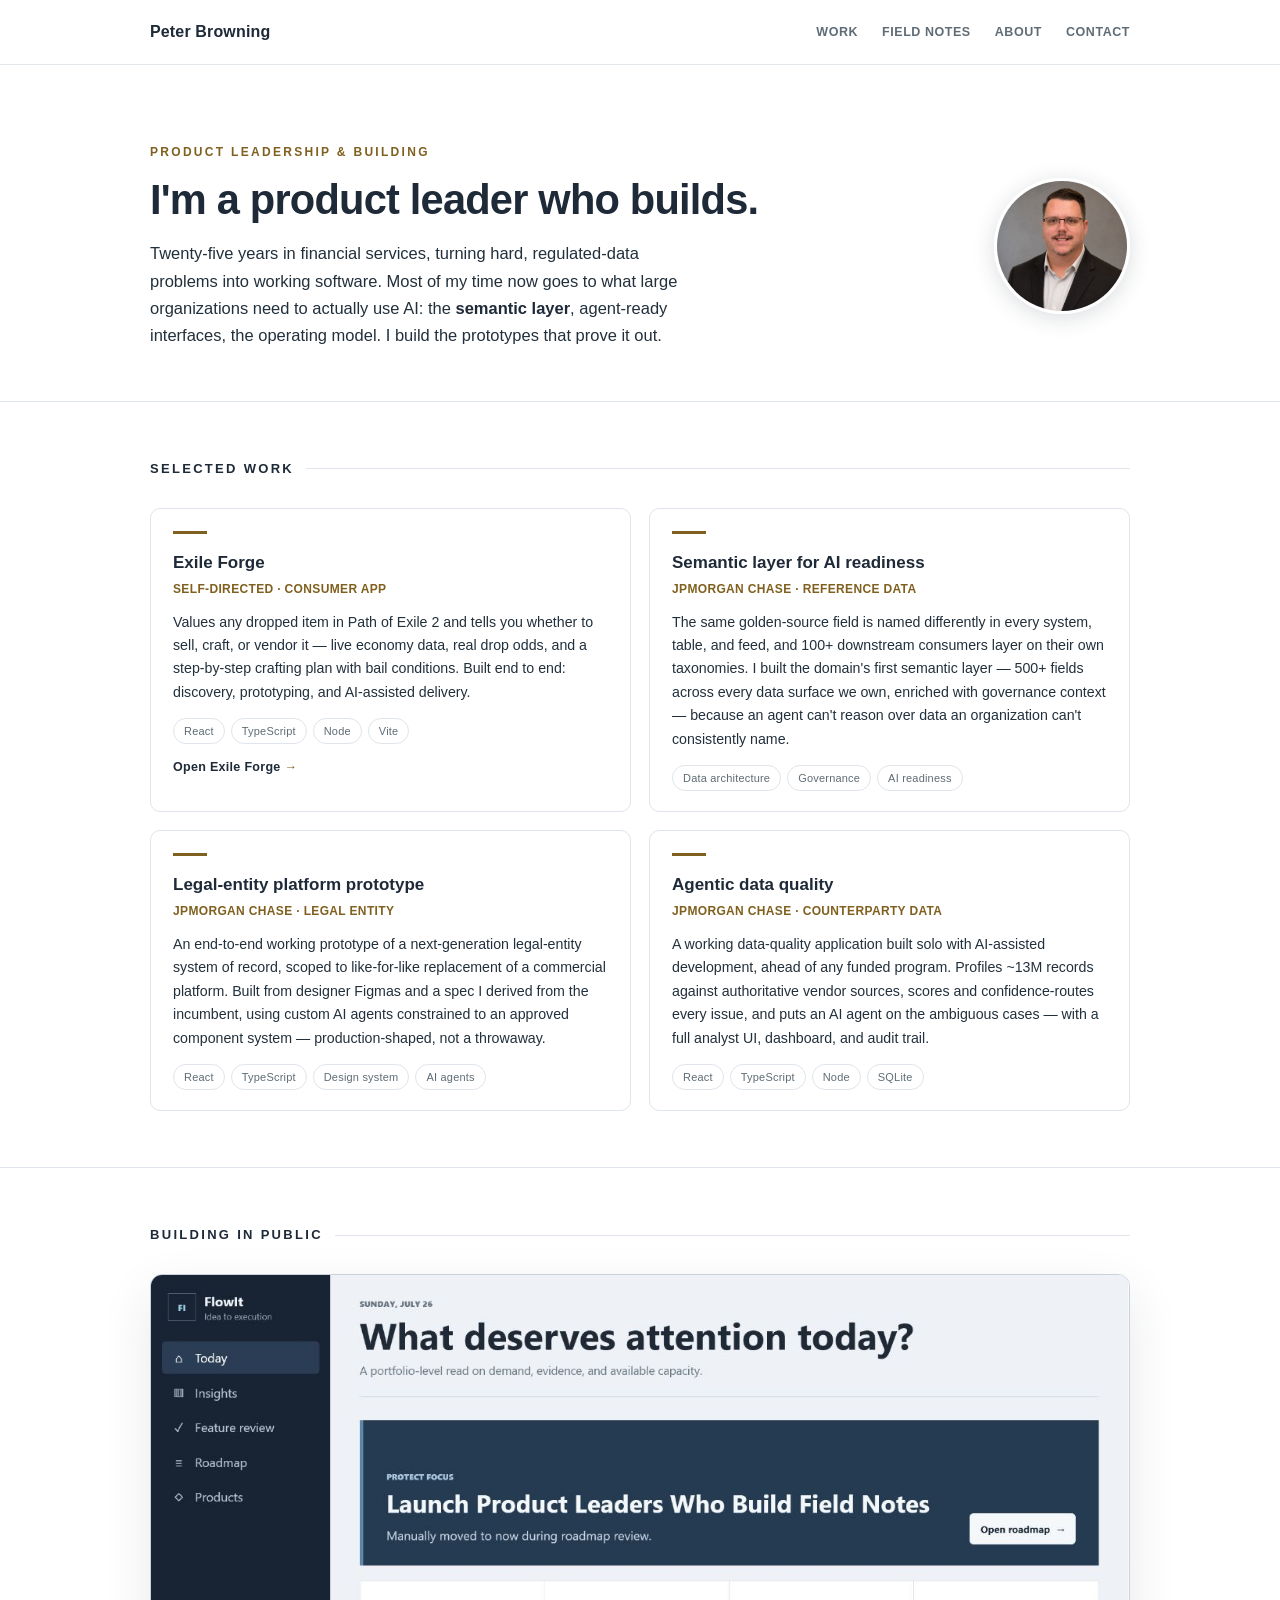
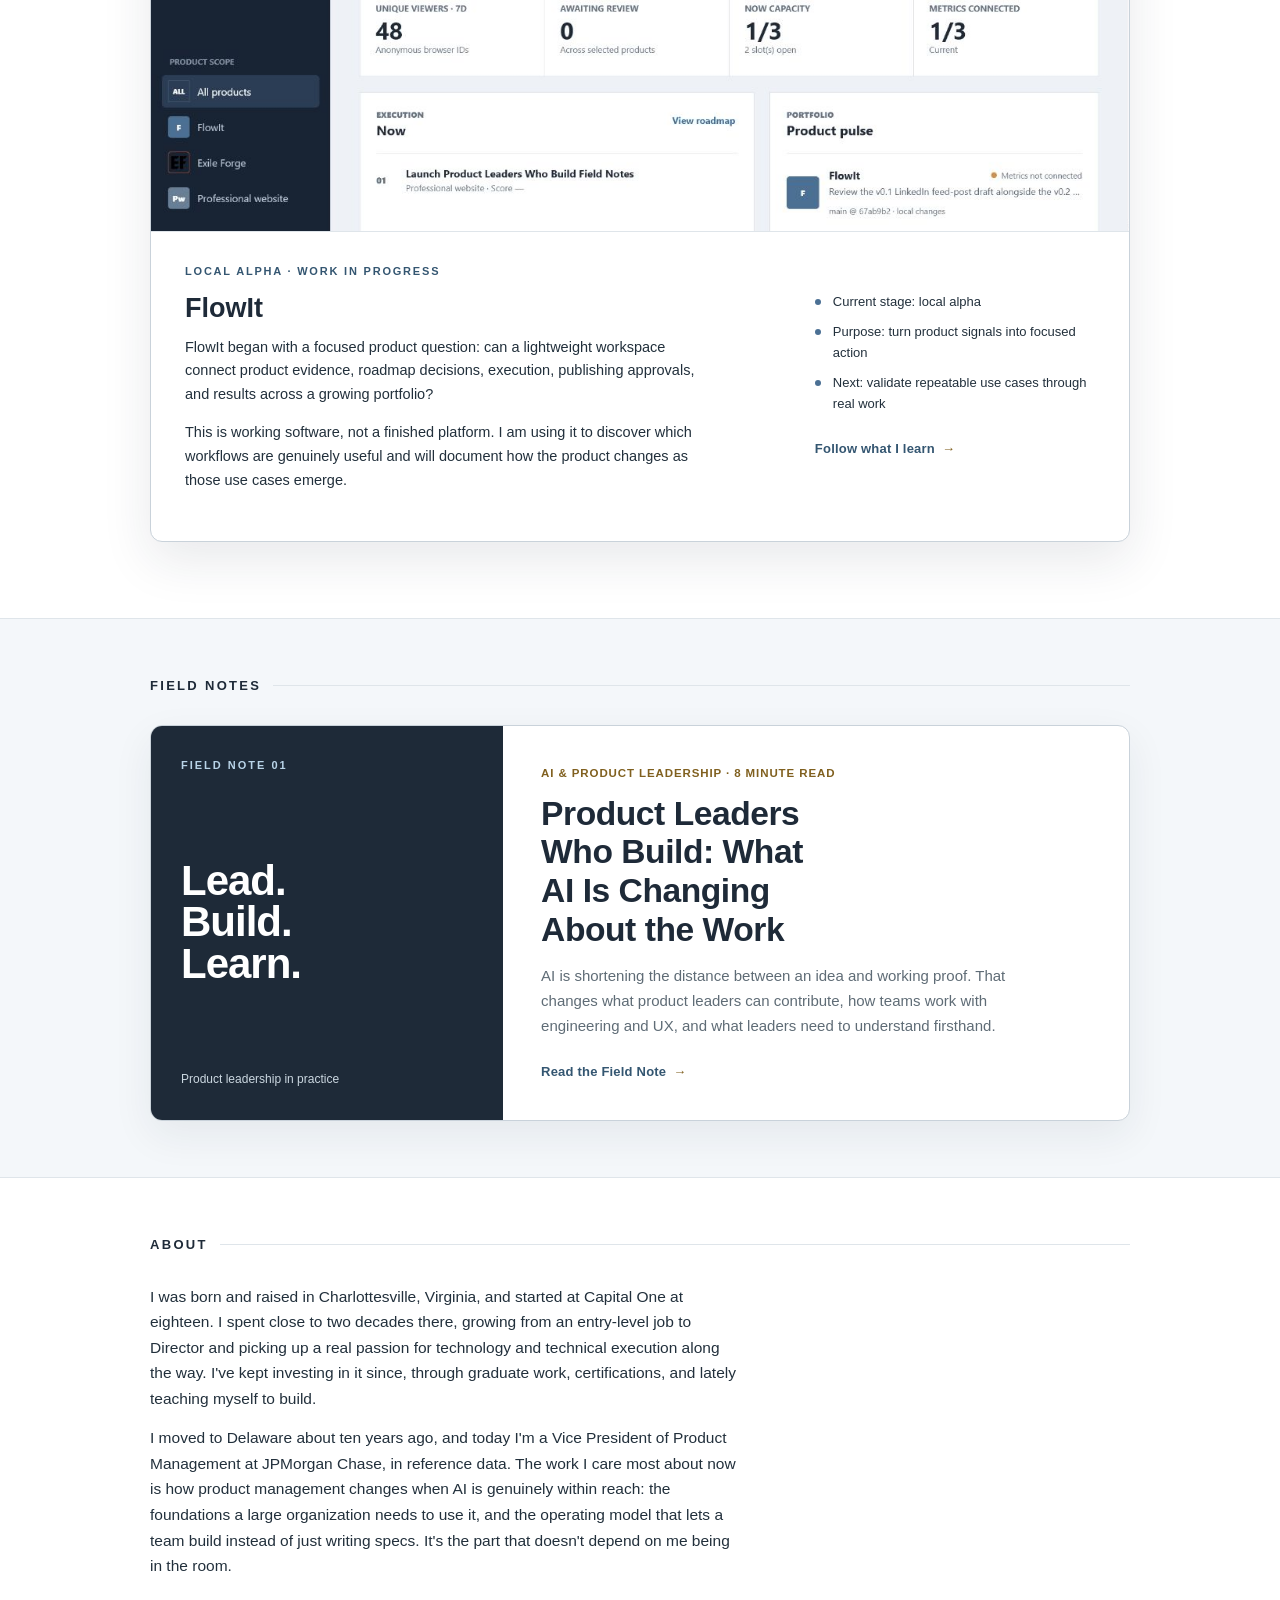
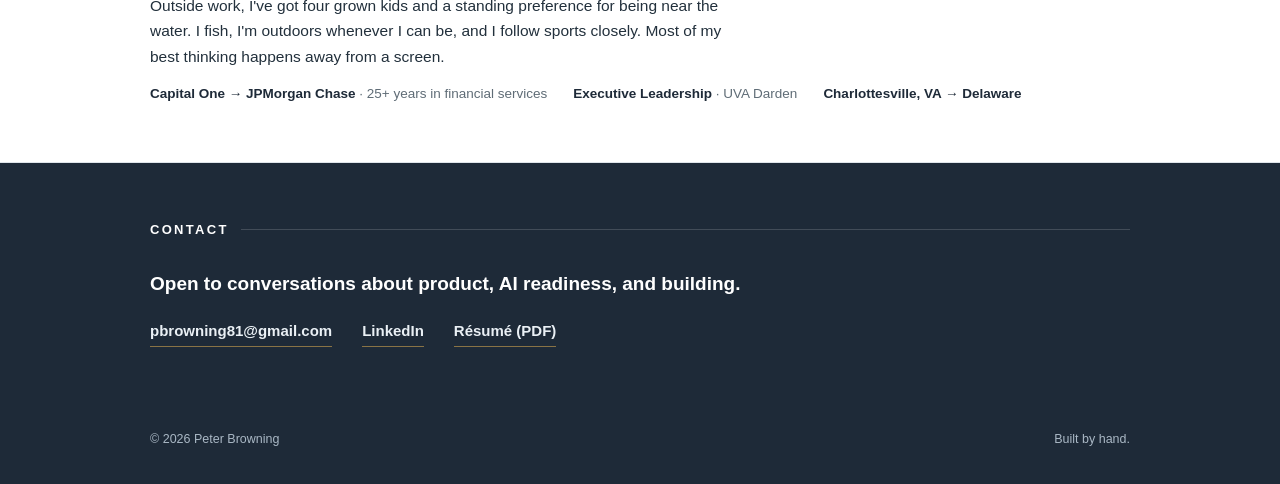
==== commit 71b6e7a8: "Make the FlowIt dashboard the focal point" ====
--- a/index.html
+++ b/index.html
@@ -7,7 +7,7 @@
   <meta name="theme-color" content="#1e2a38">
   <link rel="icon" href="assets/favicon.svg" type="image/svg+xml">
   <title>Peter Browning — Product Leader &amp; Builder</title>
-  <link rel="stylesheet" href="assets/site.css">
+  <link rel="stylesheet" href="assets/site.css?v=20260726-2">
 </head>
 <body>
 
@@ -103,20 +103,24 @@
           <img src="assets/flowit-dashboard.png" alt="FlowIt local-alpha dashboard showing portfolio priorities, audience metrics, capacity, and product status" width="1265" height="720" loading="lazy" decoding="async">
         </figure>
         <div class="featured-product__content">
-          <div class="product-label">Local alpha · work in progress</div>
-          <h3>FlowIt</h3>
-          <p>FlowIt began with a focused product question: can a lightweight workspace connect
-          product evidence, roadmap decisions, execution, publishing approvals, and results across
-          a growing portfolio?</p>
-          <p>This is working software, not a finished platform. I am using it to discover which
-          workflows are genuinely useful and will document how the product changes as those use
-          cases emerge.</p>
-          <ul class="product-points">
-            <li>Current stage: local alpha</li>
-            <li>Purpose: turn product signals into focused action</li>
-            <li>Next: validate repeatable use cases through real work</li>
-          </ul>
-          <a class="text-link text-link--light" href="#field-notes">Follow what I learn</a>
+          <div class="featured-product__summary">
+            <div class="product-label">Local alpha · work in progress</div>
+            <h3>FlowIt</h3>
+            <p>FlowIt began with a focused product question: can a lightweight workspace connect
+            product evidence, roadmap decisions, execution, publishing approvals, and results across
+            a growing portfolio?</p>
+            <p>This is working software, not a finished platform. I am using it to discover which
+            workflows are genuinely useful and will document how the product changes as those use
+            cases emerge.</p>
+          </div>
+          <div class="featured-product__details">
+            <ul class="product-points">
+              <li>Current stage: local alpha</li>
+              <li>Purpose: turn product signals into focused action</li>
+              <li>Next: validate repeatable use cases through real work</li>
+            </ul>
+            <a class="text-link" href="#field-notes">Follow what I learn</a>
+          </div>
         </div>
       </article>
     </div>
--- a/assets/site.css
+++ b/assets/site.css
@@ -213,42 +213,50 @@
 }
 
 .featured-product {
-  display: grid;
   overflow: hidden;
   margin-bottom: 20px;
   border: 1px solid var(--line-strong);
   border-radius: 12px;
-  background: var(--navy);
+  background: #fff;
   box-shadow: var(--shadow);
-  grid-template-columns: minmax(0, 1.25fr) minmax(290px, 0.75fr);
 }
 
 .featured-product__visual {
-  min-height: 360px;
-  border-right: 1px solid rgba(255, 255, 255, 0.13);
+  border-bottom: 1px solid var(--line);
   background: #edf2f6;
 }
 
 .featured-product__visual img {
+  display: block;
   width: 100%;
-  height: 100%;
+  height: auto;
+  aspect-ratio: 1265 / 720;
   object-fit: cover;
   object-position: left top;
 }
 
 .featured-product__content {
-  display: flex;
+  display: grid;
   min-width: 0;
-  flex-direction: column;
-  align-items: flex-start;
-  justify-content: center;
-  padding: 36px;
-  color: #f2f6fa;
+  gap: 28px 48px;
+  align-items: start;
+  padding: 30px 34px 34px;
+  color: var(--ink);
+  grid-template-columns: minmax(0, 1.35fr) minmax(240px, 0.65fr);
+}
+
+.featured-product__summary,
+.featured-product__details {
+  min-width: 0;
+}
+
+.featured-product__details {
+  padding-top: 29px;
 }
 
 .product-label {
   margin-bottom: 12px;
-  color: #b9d4e8;
+  color: var(--steel-dark);
   font-size: 11px;
   font-weight: 800;
   letter-spacing: 1.8px;
@@ -257,29 +265,31 @@
 
 .featured-product h3 {
   margin-bottom: 12px;
-  color: #fff;
+  color: var(--navy);
   font-size: 27px;
   line-height: 1.15;
   text-wrap: balance;
 }
 
 .featured-product p {
-  margin-bottom: 18px;
-  color: #d6e0e8;
+  max-width: 66ch;
+  margin-bottom: 14px;
+  color: var(--ink);
   font-size: 14.5px;
+  text-wrap: pretty;
 }
 
 .product-points {
   display: grid;
   gap: 8px;
-  margin: 0 0 22px;
+  margin: 0 0 20px;
   list-style: none;
 }
 
 .product-points li {
   position: relative;
   padding-left: 18px;
-  color: #eef4f8;
+  color: var(--ink);
   font-size: 13px;
 }
 
@@ -290,7 +300,7 @@
   width: 6px;
   height: 6px;
   border-radius: 50%;
-  background: #92bddc;
+  background: var(--steel);
   content: "";
 }
 
@@ -706,18 +716,12 @@
 }
 
 @media (max-width: 860px) {
-  .featured-product {
+  .featured-product__content {
     grid-template-columns: 1fr;
   }
 
-  .featured-product__visual {
-    min-height: auto;
-    border-right: 0;
-    border-bottom: 1px solid rgba(255, 255, 255, 0.13);
-  }
-
-  .featured-product__visual img {
-    aspect-ratio: 16 / 9;
+  .featured-product__details {
+    padding-top: 0;
   }
 
   .article-layout {
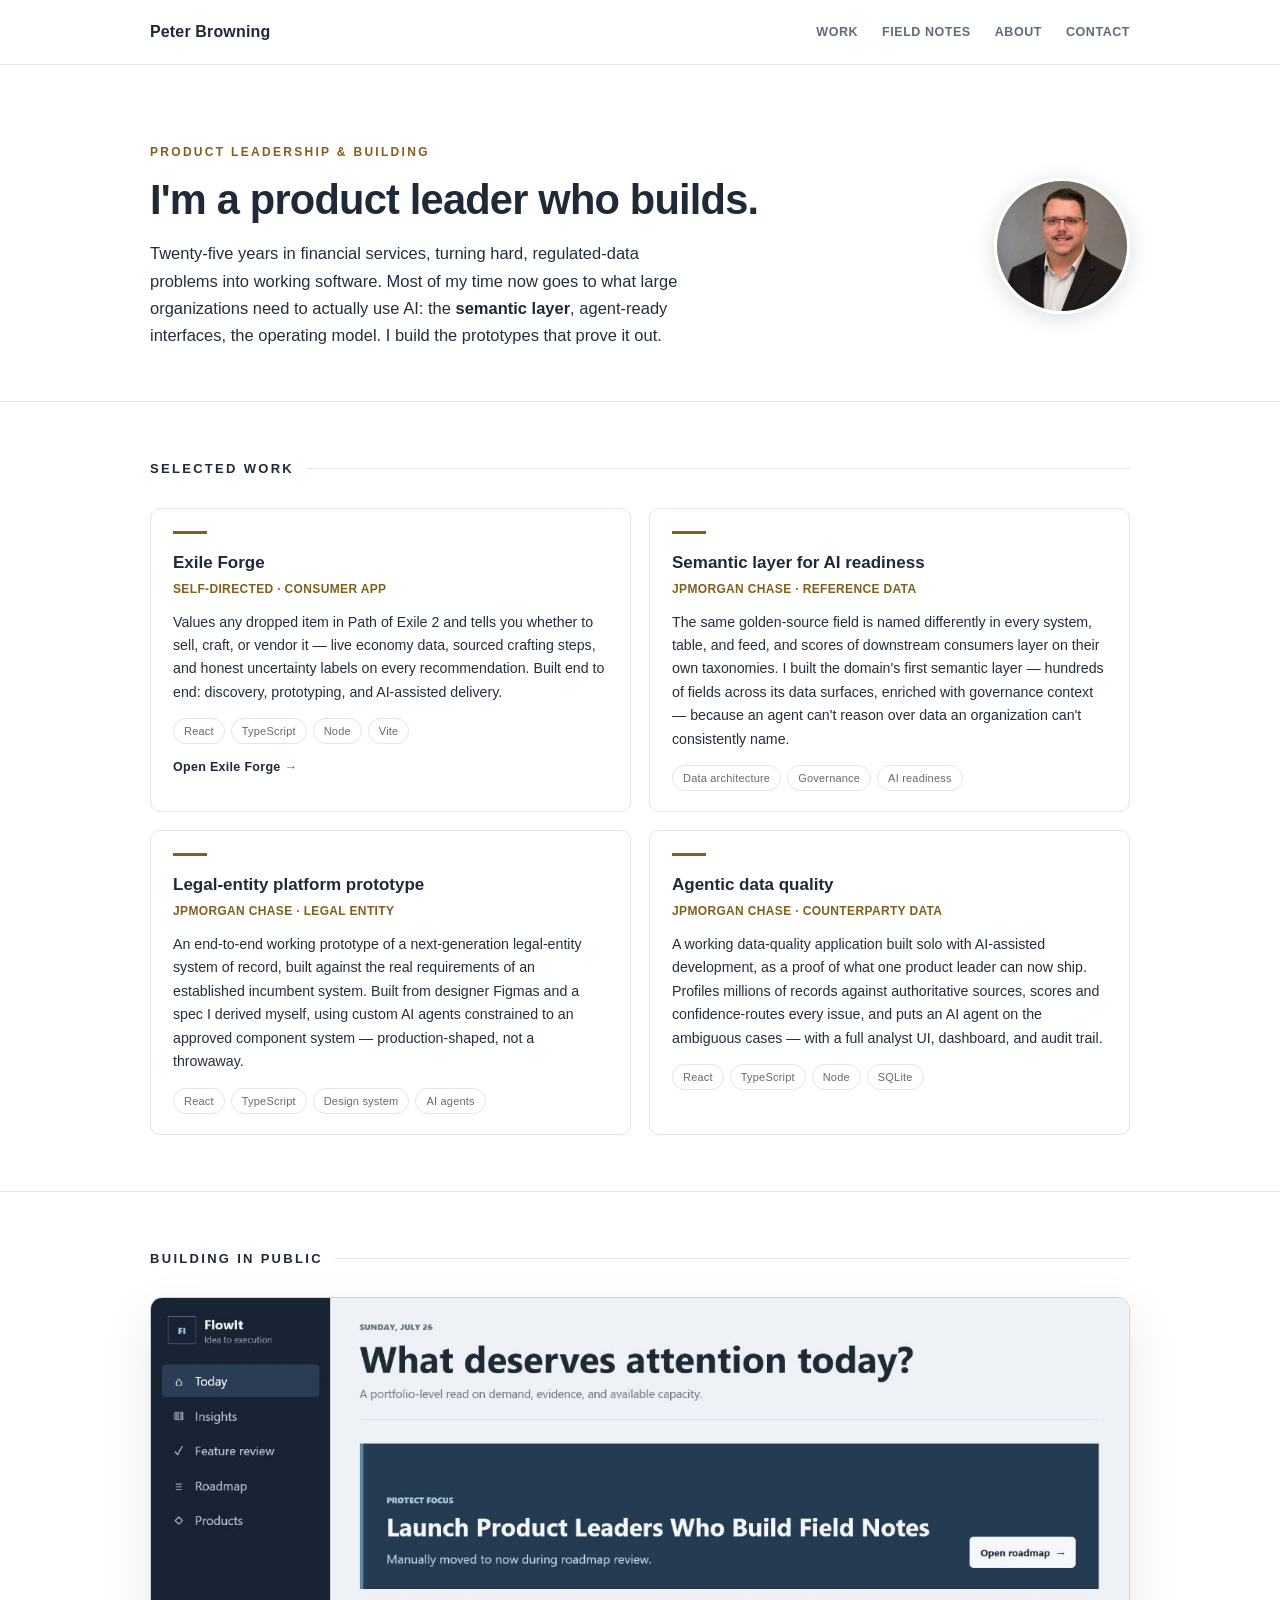
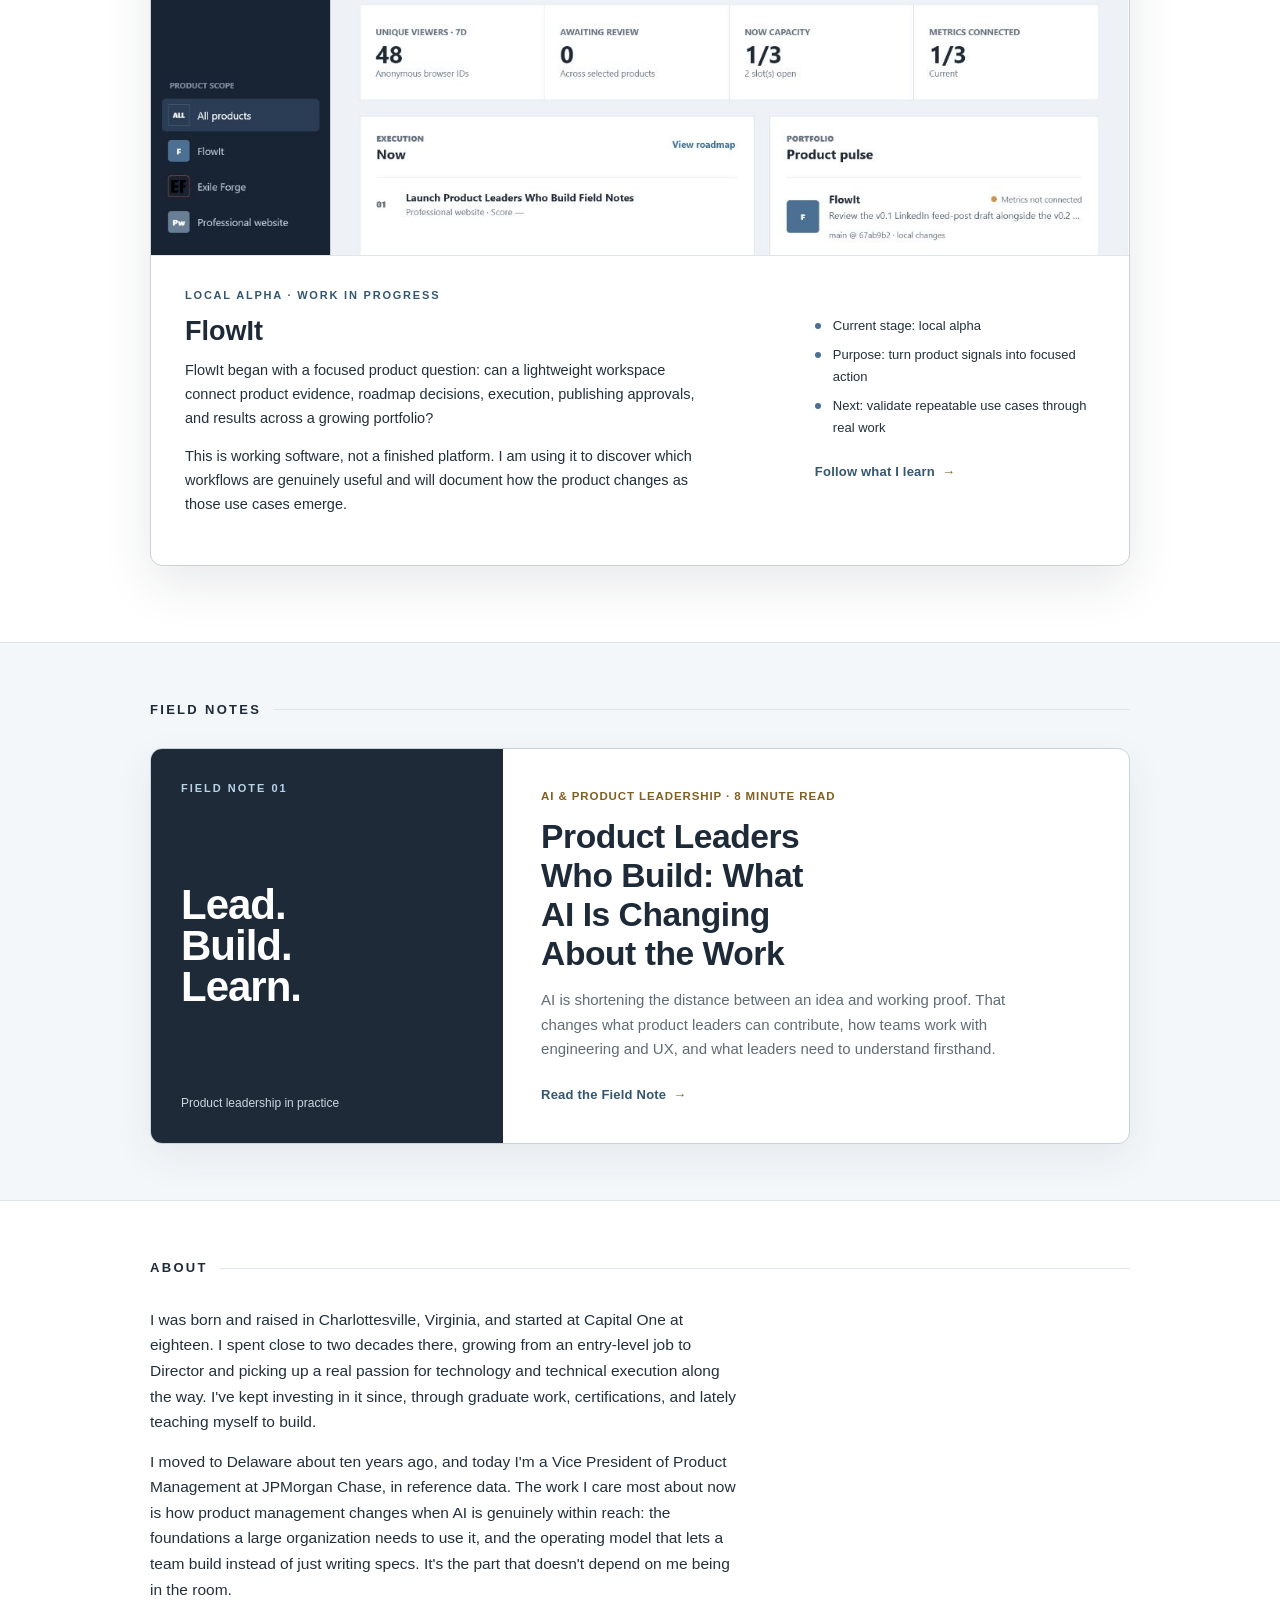
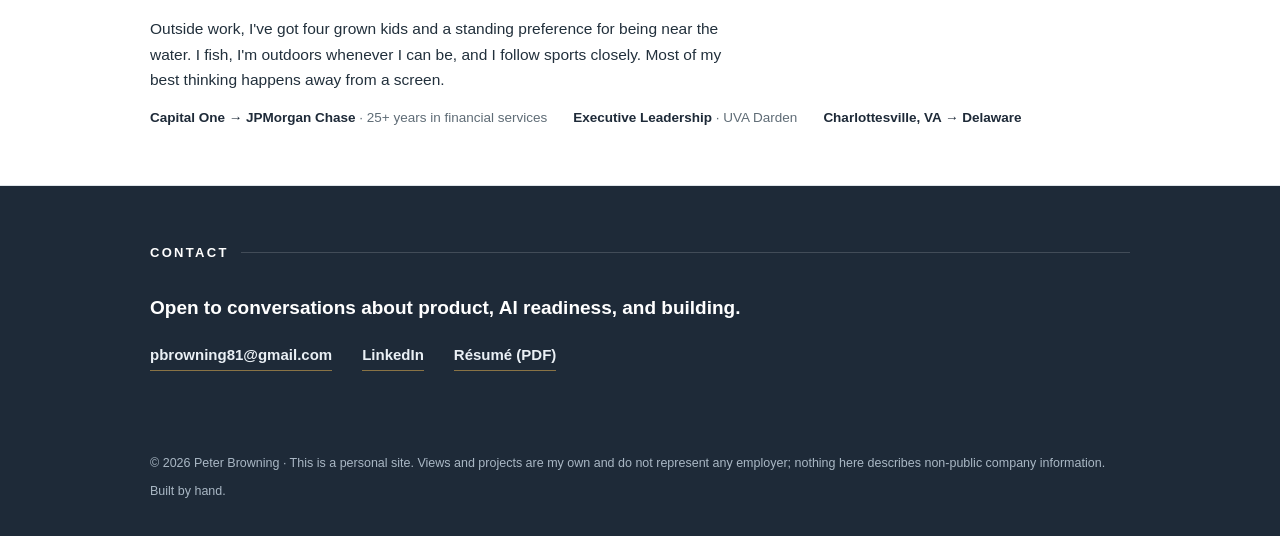
==== commit a5acf308: "De-risk employer references and fix project-claim accuracy - Soften internal specifics (field/record" ====
--- a/index.html
+++ b/index.html
@@ -53,8 +53,8 @@
           <h3>Exile Forge</h3>
           <div class="role">Self-directed · consumer app</div>
           <p>Values any dropped item in Path of Exile 2 and tells you whether to sell, craft, or vendor
-          it — live economy data, real drop odds, and a step-by-step crafting plan with bail
-          conditions. Built end to end: discovery, prototyping, and AI-assisted delivery.</p>
+          it — live economy data, sourced crafting steps, and honest uncertainty labels on every
+          recommendation. Built end to end: discovery, prototyping, and AI-assisted delivery.</p>
           <div class="tech"><span>React</span><span>TypeScript</span><span>Node</span><span>Vite</span></div>
           <a class="link" href="https://exile-forge.netlify.app?utm_source=petebrowning.com&amp;utm_medium=portfolio&amp;utm_campaign=exile_forge_launch">Open Exile Forge</a>
         </article>
@@ -64,9 +64,9 @@
           <h3>Semantic layer for AI readiness</h3>
           <div class="role">JPMorgan Chase · reference data</div>
           <p>The same golden-source field is named differently in every system, table, and feed, and
-          100+ downstream consumers layer on their own taxonomies. I built the domain's first semantic
-          layer — 500+ fields across every data surface we own, enriched with governance context —
-          because an agent can't reason over data an organization can't consistently name.</p>
+          scores of downstream consumers layer on their own taxonomies. I built the domain's first
+          semantic layer — hundreds of fields across its data surfaces, enriched with governance
+          context — because an agent can't reason over data an organization can't consistently name.</p>
           <div class="tech"><span>Data architecture</span><span>Governance</span><span>AI readiness</span></div>
         </article>
 
@@ -74,9 +74,9 @@
           <div class="top"></div>
           <h3>Legal-entity platform prototype</h3>
           <div class="role">JPMorgan Chase · legal entity</div>
-          <p>An end-to-end working prototype of a next-generation legal-entity system of record, scoped
-          to like-for-like replacement of a commercial platform. Built from designer Figmas and a spec
-          I derived from the incumbent, using custom AI agents constrained to an approved component
+          <p>An end-to-end working prototype of a next-generation legal-entity system of record, built
+          against the real requirements of an established incumbent system. Built from designer Figmas
+          and a spec I derived myself, using custom AI agents constrained to an approved component
           system — production-shaped, not a throwaway.</p>
           <div class="tech"><span>React</span><span>TypeScript</span><span>Design system</span><span>AI agents</span></div>
         </article>
@@ -85,10 +85,10 @@
           <div class="top"></div>
           <h3>Agentic data quality</h3>
           <div class="role">JPMorgan Chase · counterparty data</div>
-          <p>A working data-quality application built solo with AI-assisted development, ahead of any
-          funded program. Profiles ~13M records against authoritative vendor sources, scores and
-          confidence-routes every issue, and puts an AI agent on the ambiguous cases — with a full
-          analyst UI, dashboard, and audit trail.</p>
+          <p>A working data-quality application built solo with AI-assisted development, as a proof of
+          what one product leader can now ship. Profiles millions of records against authoritative
+          sources, scores and confidence-routes every issue, and puts an AI agent on the ambiguous
+          cases — with a full analyst UI, dashboard, and audit trail.</p>
           <div class="tech"><span>React</span><span>TypeScript</span><span>Node</span><span>SQLite</span></div>
         </article>
       </div>
@@ -185,7 +185,7 @@
 
 <footer>
   <div class="wrap">
-    <div>© 2026 Peter Browning</div>
+    <div>© 2026 Peter Browning · This is a personal site. Views and projects are my own and do not represent any employer; nothing here describes non-public company information.</div>
     <div>Built by hand.</div>
   </div>
 </footer>
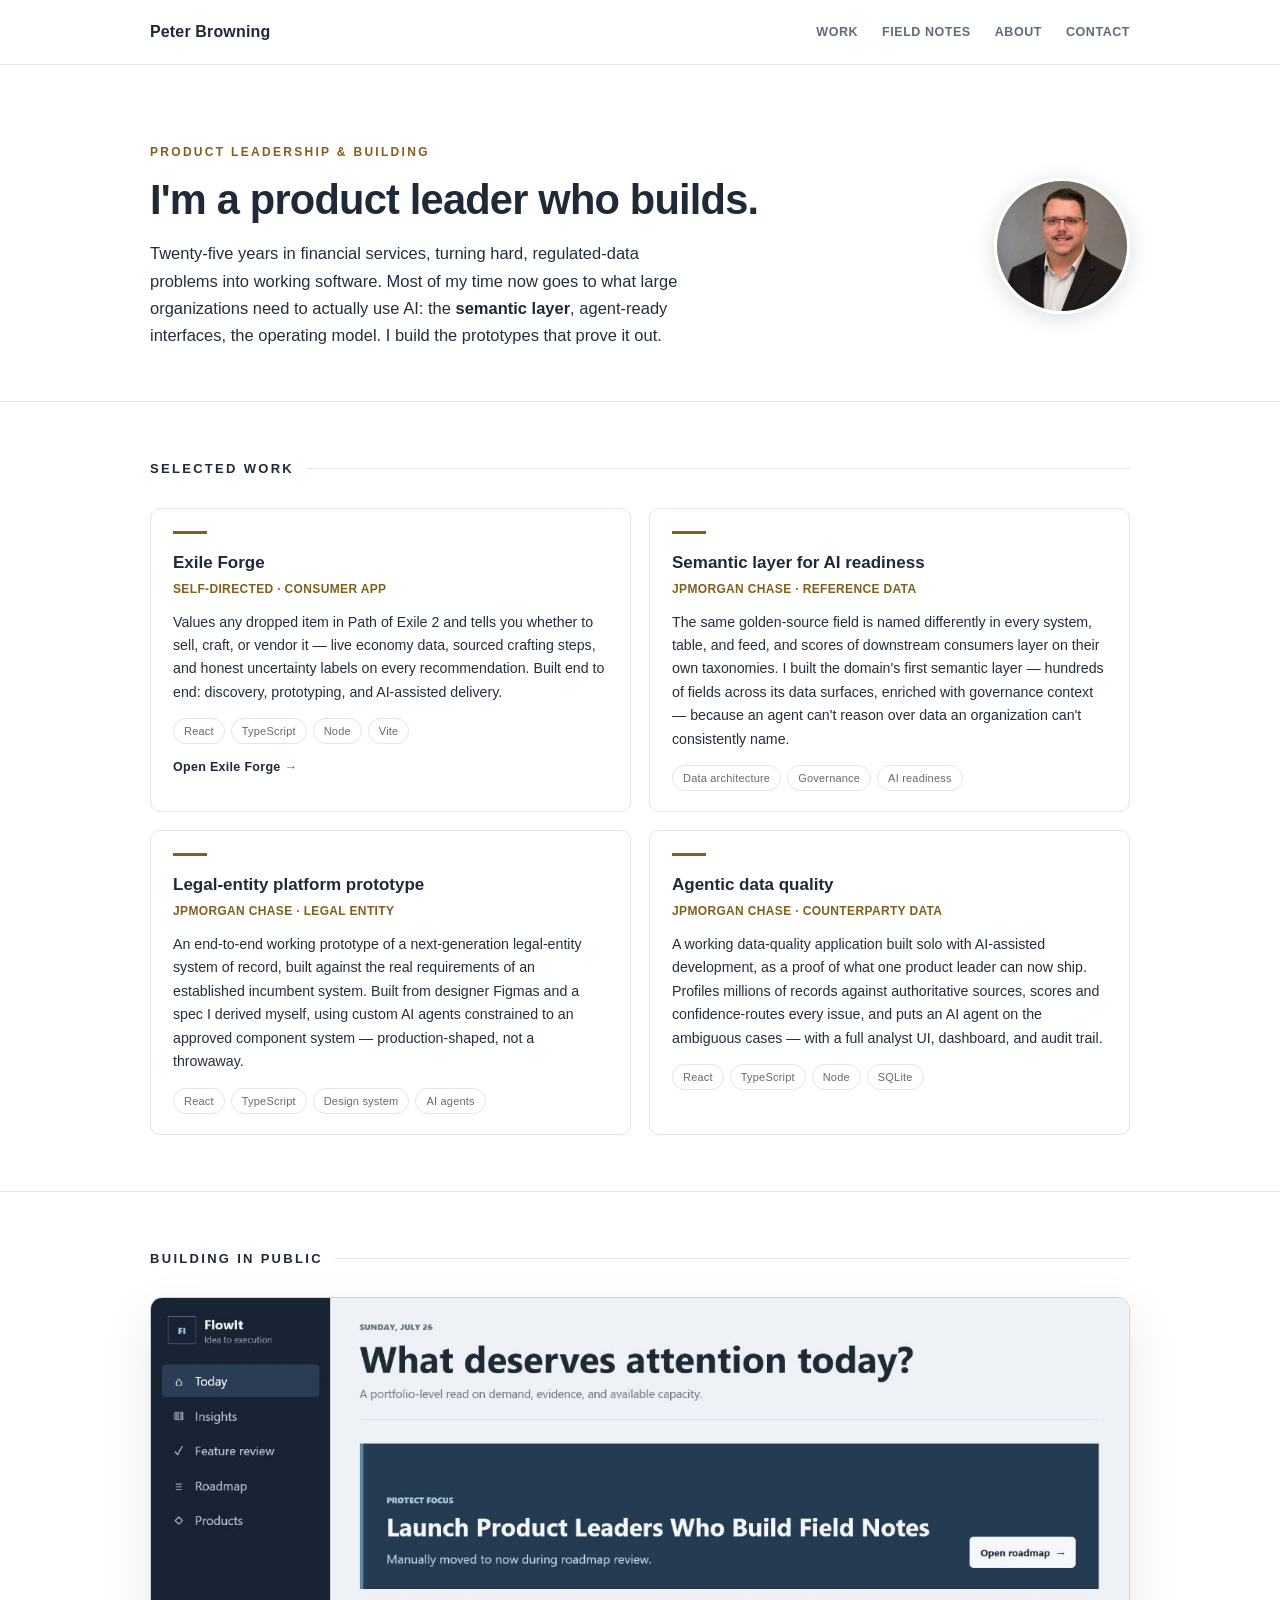
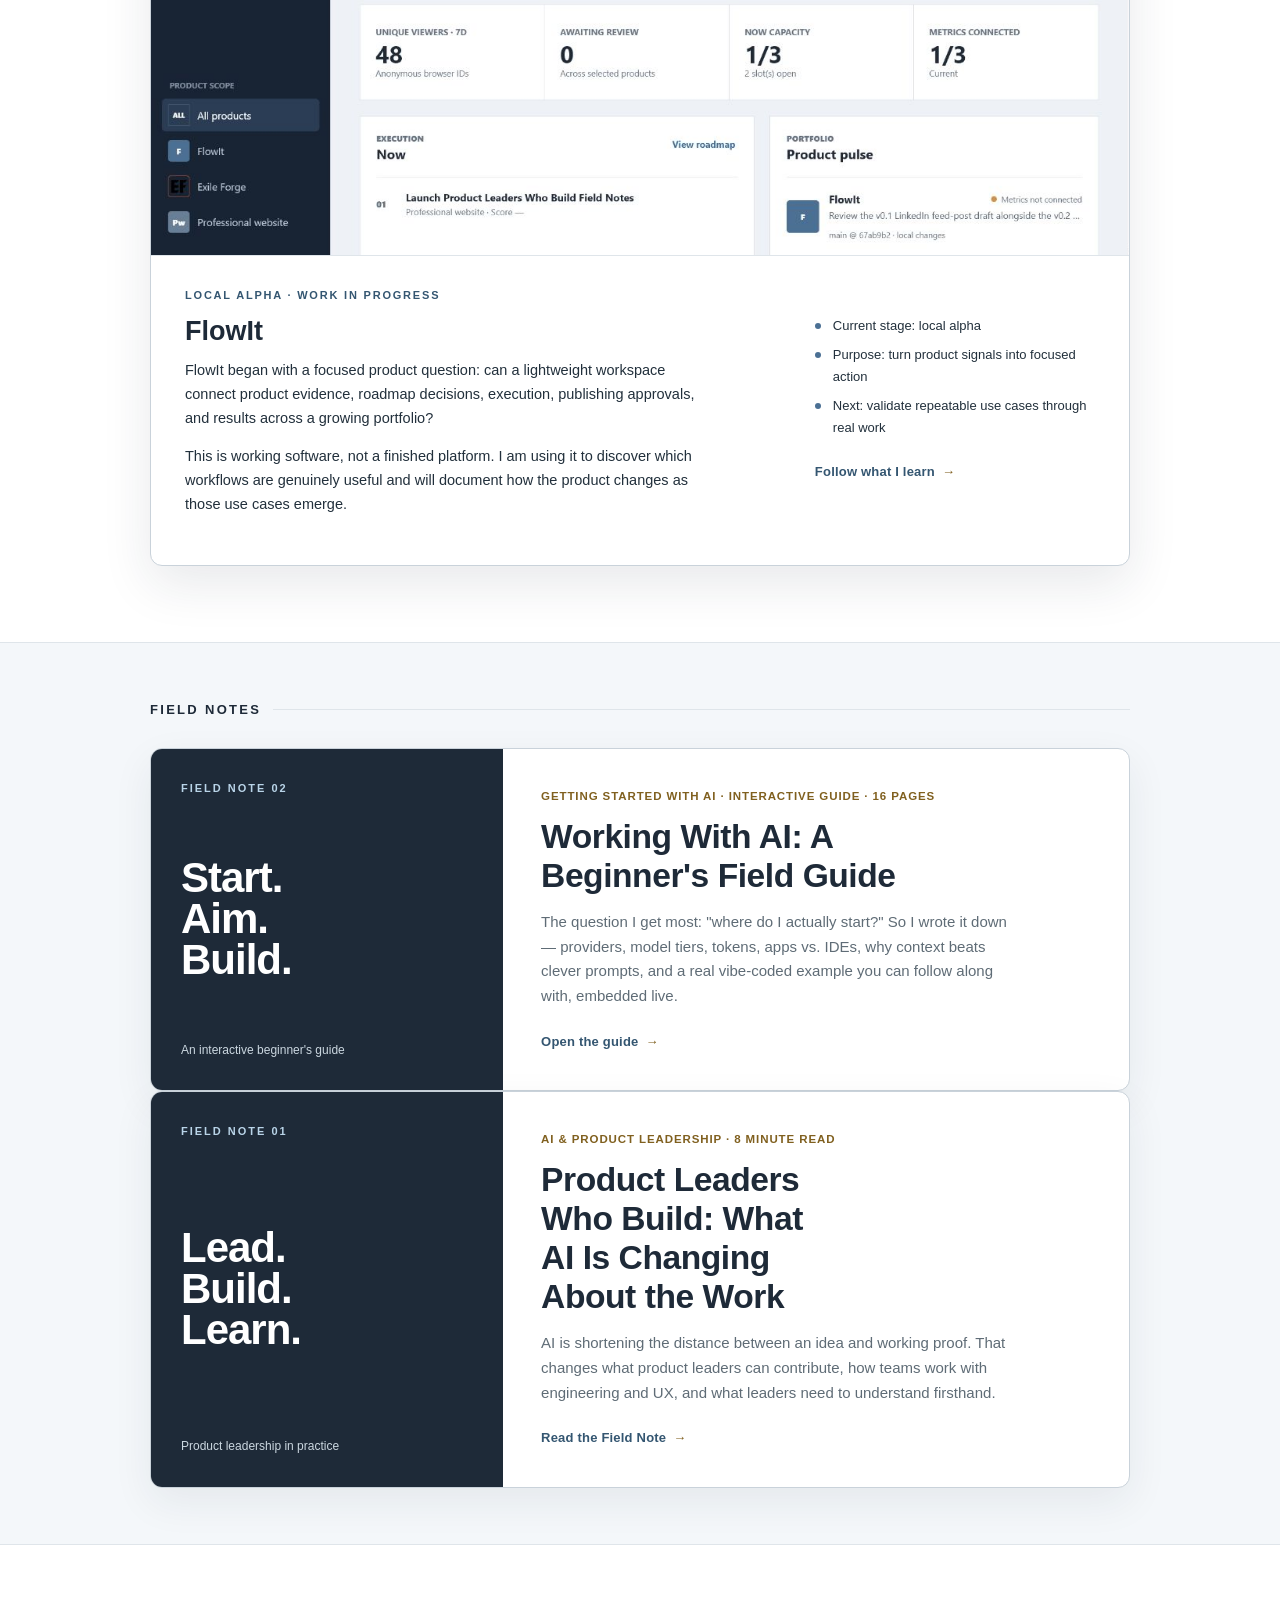
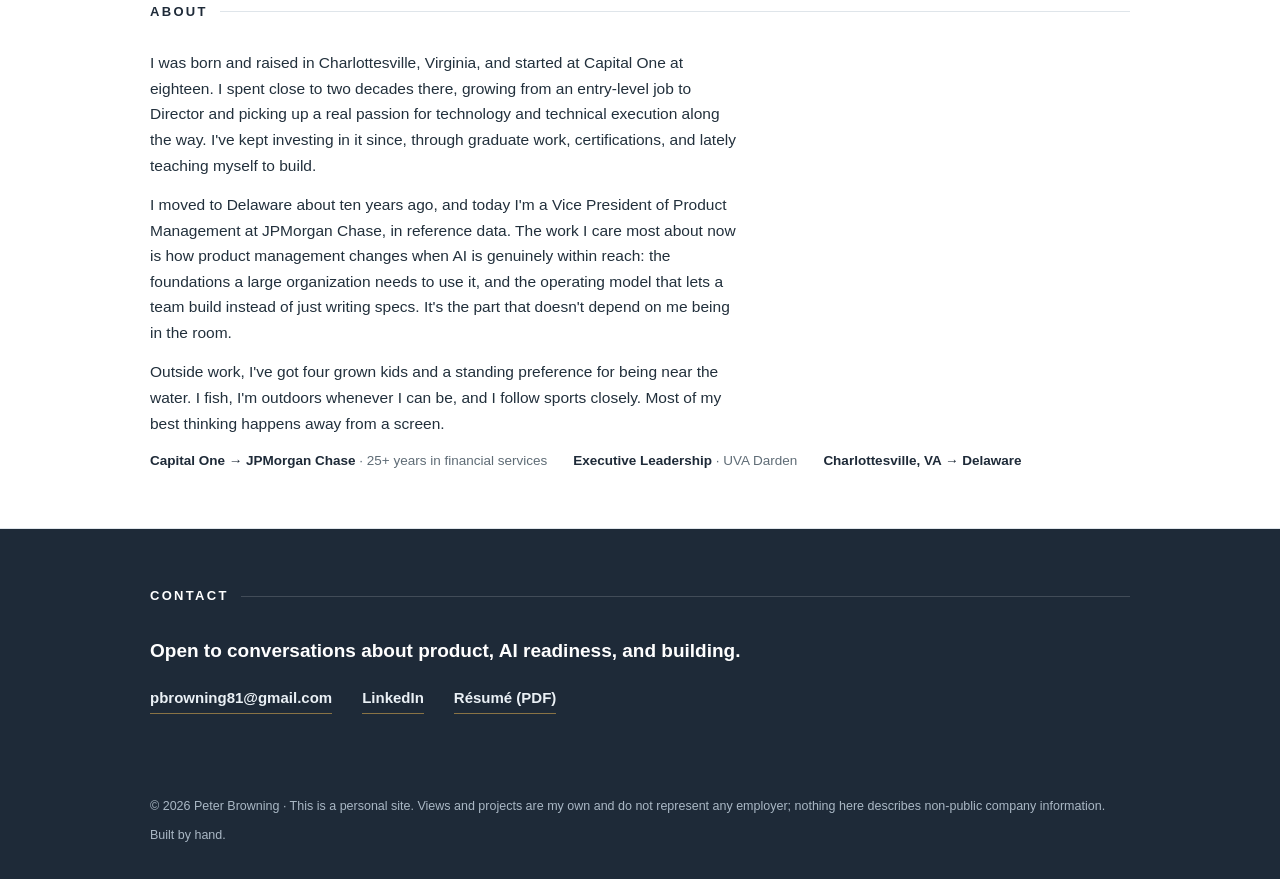
==== commit 6264107b: "Publish Field Note 02: Working With AI — A Beginner's Field Guide Interactive 16-page deck (prev/nex" ====
--- a/index.html
+++ b/index.html
@@ -131,6 +131,21 @@
       <div class="kicker"><h2>Field Notes</h2><div class="rule"></div></div>
       <article class="note-card">
         <div class="note-card__mark" aria-hidden="true">
+          <span>Field Note 02</span>
+          <strong>Start.<br>Aim.<br>Build.</strong>
+          <small>An interactive beginner's guide</small>
+        </div>
+        <div class="note-card__content">
+          <div class="note-meta">Getting started with AI · interactive guide · 16 pages</div>
+          <h3>Working With AI: A Beginner's Field Guide</h3>
+          <p>The question I get most: "where do I actually start?" So I wrote it down — providers,
+          model tiers, tokens, apps vs. IDEs, why context beats clever prompts, and a real
+          vibe-coded example you can follow along with, embedded live.</p>
+          <a class="text-link" href="field-notes/ai-beginners-guide/">Open the guide</a>
+        </div>
+      </article>
+      <article class="note-card">
+        <div class="note-card__mark" aria-hidden="true">
           <span>Field Note 01</span>
           <strong>Lead.<br>Build.<br>Learn.</strong>
           <small>Product leadership in practice</small>
